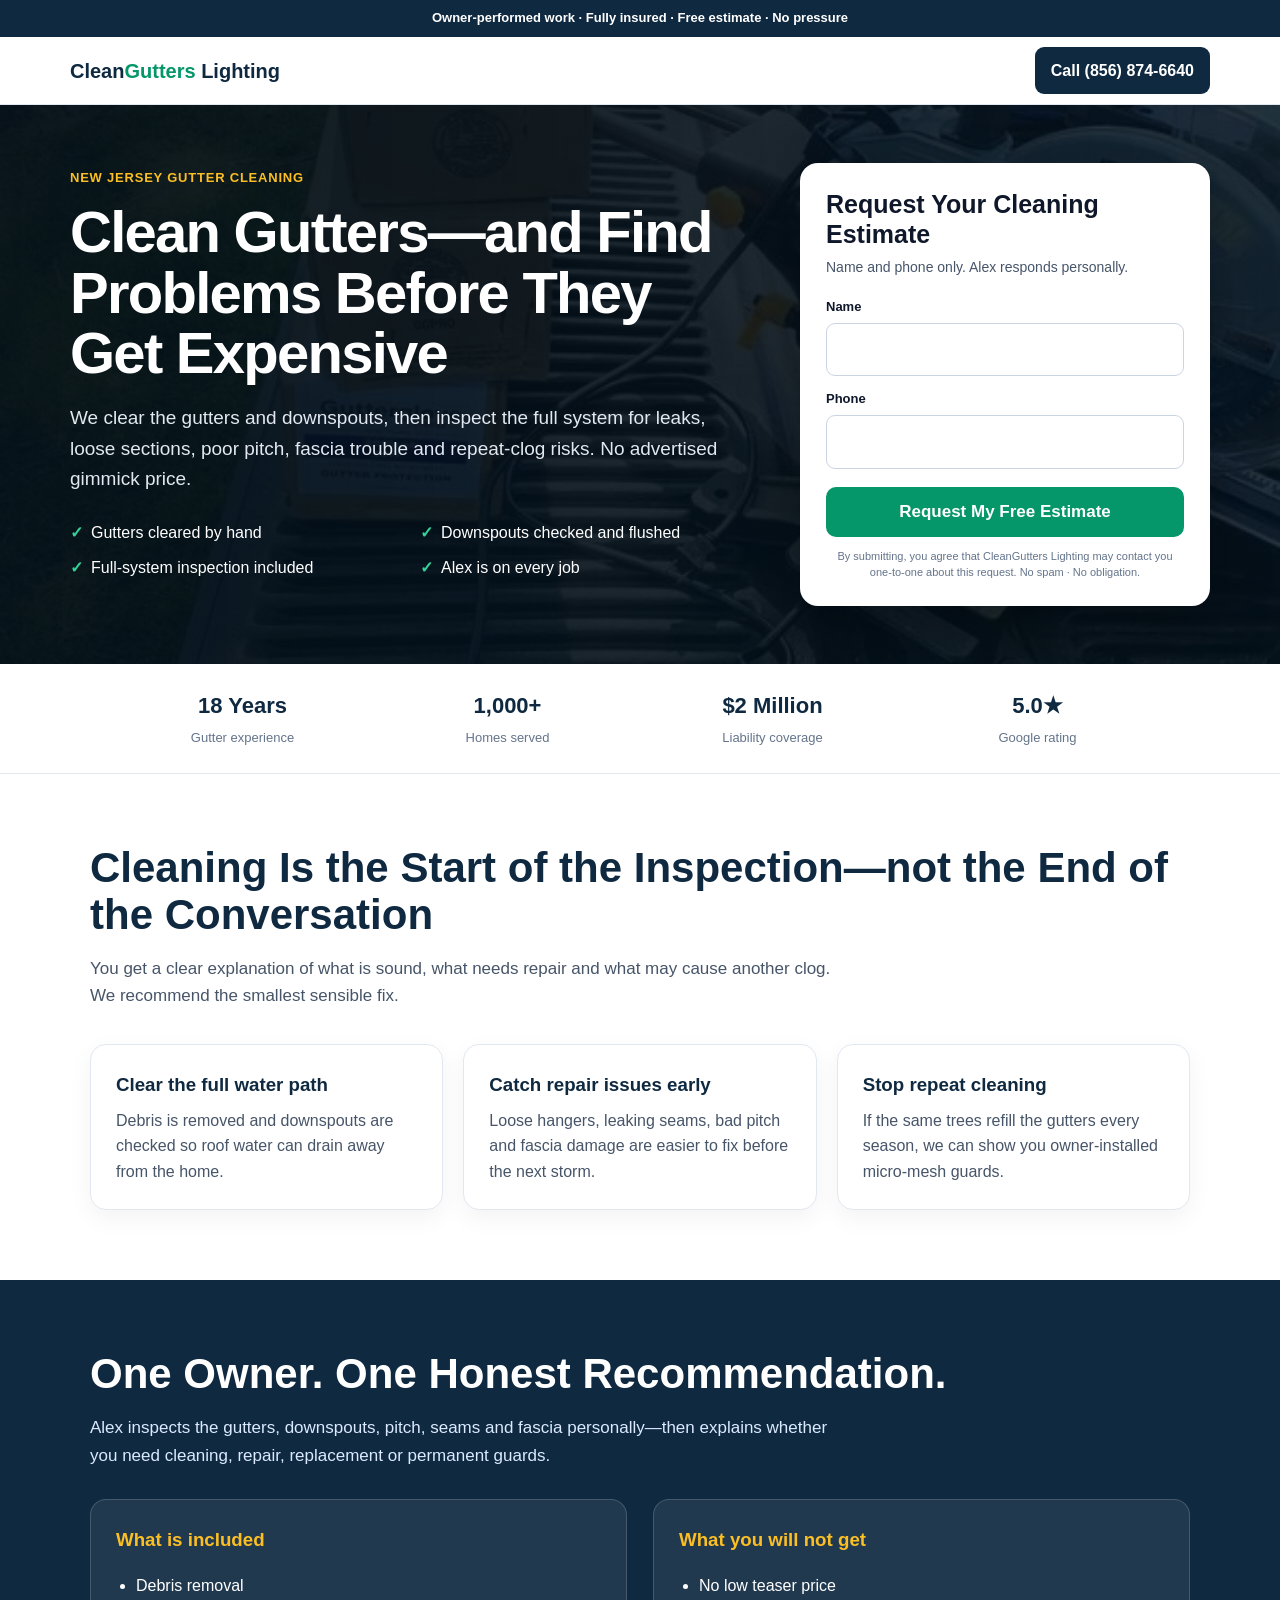
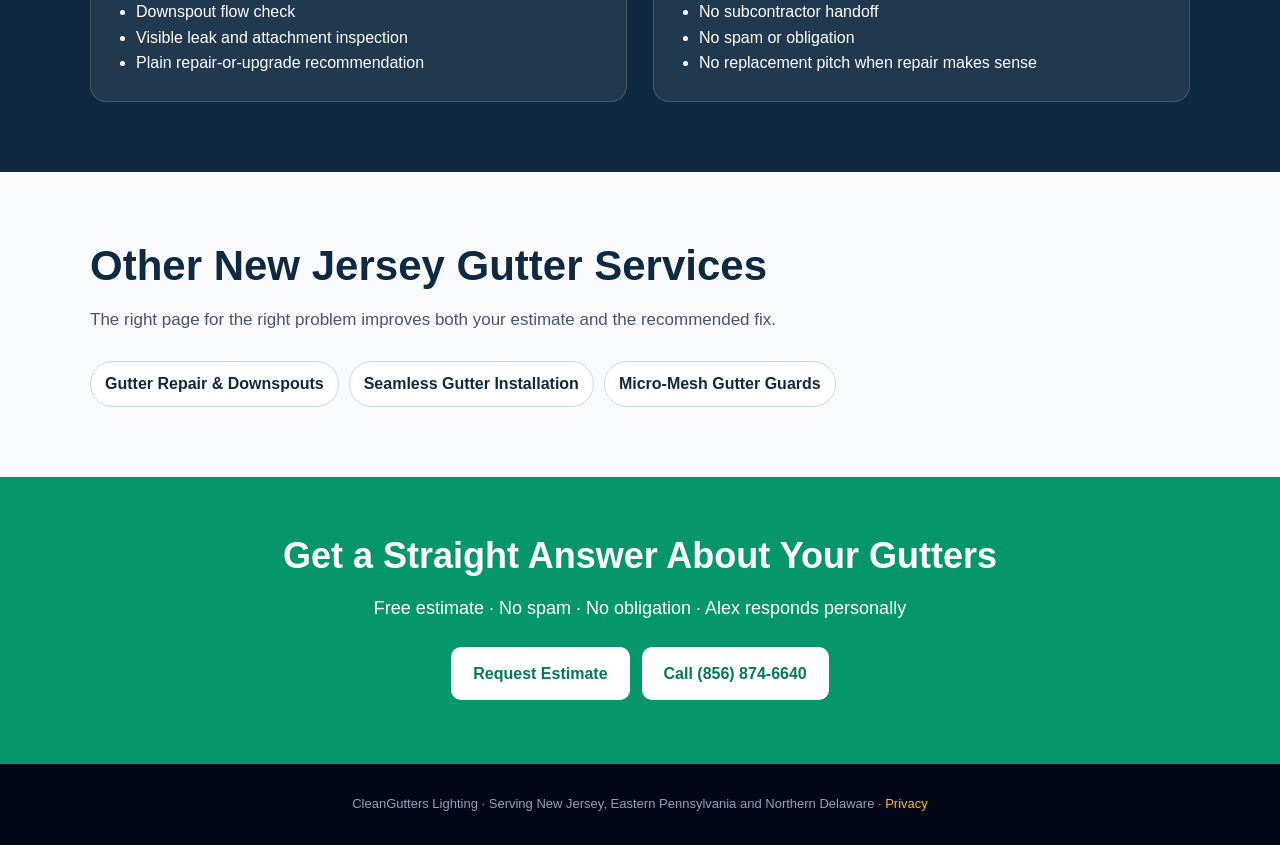
==== gutter-cleaning/index.html @ 63e81db6 "Create conversion-ready NJ cleaning page" ====
<!doctype html><html lang="en"><head><meta charset="utf-8"><meta name="viewport" content="width=device-width,initial-scale=1"><title>New Jersey Gutter Cleaning & Inspection | CleanGutters Lighting</title><meta name="description" content="Professional gutter cleaning and a full gutter-system inspection across New Jersey. Owner-performed work, no teaser price and a free estimate."><meta name="robots" content="noindex, follow"><link rel="canonical" href="https://cleangutters-nj.com/gutter-cleaning/"><link rel="stylesheet" href="/service-page.css"></head><body data-service="gutter-cleaning"><div class="bar">Owner-performed work · Fully insured · Free estimate · No pressure</div><header class="header"><div class="header-inner"><a class="brand" href="/">Clean<span>Gutters</span> Lighting</a><a class="phone" href="tel:+18568746640">Call (856) 874-6640</a></div></header><main><section class="hero"><div class="hero-inner"><div><span class="eyebrow">New Jersey Gutter Cleaning</span><h1>Clean Gutters—and Find Problems Before They Get Expensive</h1><p class="lead">We clear the gutters and downspouts, then inspect the full system for leaks, loose sections, poor pitch, fascia trouble and repeat-clog risks. No advertised gimmick price.</p><ul class="checks"><li>Gutters cleared by hand</li><li>Downspouts checked and flushed</li><li>Full-system inspection included</li><li>Alex is on every job</li></ul></div><form class="form-card" data-lead-form data-service="Gutter Cleaning & Inspection"><h2>Request Your Cleaning Estimate</h2><p class="sub">Name and phone only. Alex responds personally.</p><div class="field"><label for="name">Name</label><input id="name" name="name" autocomplete="name" required></div><div class="field"><label for="phone">Phone</label><input id="phone" name="phone" type="tel" autocomplete="tel" required></div><button class="submit" type="submit">Request My Free Estimate</button><p class="status" role="status"></p><p class="fine">By submitting, you agree that CleanGutters Lighting may contact you one-to-one about this request. No spam · No obligation.</p></form></div></section><section class="trust"><div class="trust-inner"><div><strong>18 Years</strong><span>Gutter experience</span></div><div><strong>1,000+</strong><span>Homes served</span></div><div><strong>$2 Million</strong><span>Liability coverage</span></div><div><strong>5.0★</strong><span>Google rating</span></div></div></section><section class="section"><div class="inner"><h2>Cleaning Is the Start of the Inspection—not the End of the Conversation</h2><p class="section-intro">You get a clear explanation of what is sound, what needs repair and what may cause another clog. We recommend the smallest sensible fix.</p><div class="cards"><article class="card"><h3>Clear the full water path</h3><p>Debris is removed and downspouts are checked so roof water can drain away from the home.</p></article><article class="card"><h3>Catch repair issues early</h3><p>Loose hangers, leaking seams, bad pitch and fascia damage are easier to fix before the next storm.</p></article><article class="card"><h3>Stop repeat cleaning</h3><p>If the same trees refill the gutters every season, we can show you owner-installed micro-mesh guards.</p></article></div></div></section><section class="section proof"><div class="inner"><h2>One Owner. One Honest Recommendation.</h2><p class="section-intro">Alex inspects the gutters, downspouts, pitch, seams and fascia personally—then explains whether you need cleaning, repair, replacement or permanent guards.</p><div class="proof-grid"><div class="proof-box"><h3>What is included</h3><ul><li>Debris removal</li><li>Downspout flow check</li><li>Visible leak and attachment inspection</li><li>Plain repair-or-upgrade recommendation</li></ul></div><div class="proof-box"><h3>What you will not get</h3><ul><li>No low teaser price</li><li>No subcontractor handoff</li><li>No spam or obligation</li><li>No replacement pitch when repair makes sense</li></ul></div></div></div></section><section class="section alt"><div class="inner"><h2>Other New Jersey Gutter Services</h2><p class="section-intro">The right page for the right problem improves both your estimate and the recommended fix.</p><div class="service-links"><a href="/gutter-repair/">Gutter Repair & Downspouts</a><a href="/gutter-installation/">Seamless Gutter Installation</a><a href="/">Micro-Mesh Gutter Guards</a></div></div></section><section class="cta"><h2>Get a Straight Answer About Your Gutters</h2><p>Free estimate · No spam · No obligation · Alex responds personally</p><a href="#top" onclick="document.querySelector('form').scrollIntoView()">Request Estimate</a><a href="tel:+18568746640">Call (856) 874-6640</a></section></main><footer class="footer">CleanGutters Lighting · Serving New Jersey, Eastern Pennsylvania and Northern Delaware · <a href="/privacy.html">Privacy</a></footer><div class="mobile"><a href="tel:+18568746640">Call Now</a><a href="#" onclick="document.querySelector('form').scrollIntoView();return false">Free Estimate</a></div><script src="/service-page.js" defer></script></body></html>
---- service-page.css ----
*{box-sizing:border-box}html{scroll-behavior:smooth}body{margin:0;font-family:Inter,-apple-system,BlinkMacSystemFont,"Segoe UI",sans-serif;color:#0f172a;background:#fff;line-height:1.6}a{text-decoration:none}img{max-width:100%;display:block}.bar{background:#0f2940;color:#fff;text-align:center;padding:8px 16px;font-size:13px;font-weight:700}.header{position:sticky;top:0;z-index:20;background:rgba(255,255,255,.97);border-bottom:1px solid #e2e8f0}.header-inner{max-width:1180px;margin:auto;min-height:64px;padding:10px 20px;display:flex;align-items:center;justify-content:space-between;gap:16px}.brand{font-size:20px;font-weight:900;color:#0f2940}.brand span{color:#059669}.phone{background:#0f2940;color:#fff;padding:11px 16px;border-radius:9px;font-weight:800}.hero{position:relative;background:#061827;color:#fff;overflow:hidden}.hero:before{content:"";position:absolute;inset:0;background:linear-gradient(90deg,rgba(3,15,25,.96),rgba(3,15,25,.84)),url('/images/repair-work-01.webp') center/cover;opacity:1}.hero-inner{position:relative;max-width:1180px;margin:auto;padding:58px 20px;display:grid;grid-template-columns:minmax(0,1fr) 410px;gap:48px;align-items:center}.eyebrow{display:inline-block;color:#fbbf24;font-weight:900;text-transform:uppercase;letter-spacing:.06em;font-size:13px}.hero h1{font-size:clamp(36px,5vw,58px);line-height:1.05;letter-spacing:-.03em;margin:12px 0 18px}.lead{font-size:19px;color:#e2e8f0;max-width:650px}.checks{display:grid;grid-template-columns:1fr 1fr;gap:10px 18px;padding:0;margin:25px 0;list-style:none}.checks li:before{content:"✓";color:#34d399;font-weight:900;margin-right:8px}.form-card{background:#fff;color:#0f172a;border-radius:18px;padding:26px;box-shadow:0 24px 60px rgba(0,0,0,.28)}.form-card h2{margin:0;font-size:25px;line-height:1.2}.form-card .sub{color:#475569;font-size:14px;margin:7px 0 18px}.field{margin-top:13px}.field label{display:block;font-size:13px;font-weight:800;margin-bottom:5px}.field input{width:100%;border:1.5px solid #cbd5e1;border-radius:9px;padding:13px 14px;font:inherit}.field input:focus{outline:3px solid rgba(5,150,105,.18);border-color:#059669}.submit{width:100%;margin-top:18px;border:0;border-radius:10px;background:#059669;color:#fff;padding:15px;font-size:17px;font-weight:900;cursor:pointer}.fine{font-size:11px;color:#64748b;text-align:center;line-height:1.45;margin:10px 0 0}.status{font-weight:800;font-size:14px;margin:12px 0 0}.trust{border-bottom:1px solid #e2e8f0}.trust-inner{max-width:1080px;margin:auto;padding:24px 20px;display:grid;grid-template-columns:repeat(4,1fr);gap:20px;text-align:center}.trust strong{display:block;font-size:22px;color:#0f2940}.trust span{font-size:13px;color:#64748b}.section{padding:70px 20px}.section.alt{background:#f8fafc}.inner{max-width:1100px;margin:auto}.section h2{font-size:clamp(28px,4vw,42px);line-height:1.12;margin:0 0 14px;color:#0f2940}.section-intro{max-width:760px;color:#475569;font-size:17px}.cards{display:grid;grid-template-columns:repeat(3,1fr);gap:20px;margin-top:34px}.card{border:1px solid #e2e8f0;border-radius:16px;padding:25px;background:#fff;box-shadow:0 8px 24px rgba(15,23,42,.05)}.card h3{margin:0 0 8px;color:#0f2940}.card p{margin:0;color:#475569}.proof{background:#0f2940;color:#fff}.proof h2{color:#fff}.proof .section-intro{color:#dbeafe}.proof-grid{display:grid;grid-template-columns:1fr 1fr;gap:26px;margin-top:30px}.proof-box{background:rgba(255,255,255,.08);border:1px solid rgba(255,255,255,.16);border-radius:16px;padding:25px}.proof-box h3{color:#fbbf24;margin-top:0}.proof-box ul{padding-left:20px;margin-bottom:0}.service-links{display:flex;flex-wrap:wrap;gap:10px;margin-top:28px}.service-links a{border:1px solid #cbd5e1;border-radius:999px;padding:9px 14px;color:#0f2940;font-weight:800;background:#fff}.cta{background:#059669;color:#fff;text-align:center;padding:58px 20px}.cta h2{font-size:36px;line-height:1.15;margin:0}.cta p{font-size:18px}.cta a{display:inline-block;background:#fff;color:#047857;padding:14px 22px;border-radius:10px;font-weight:900;margin:6px}.footer{background:#020617;color:#94a3b8;padding:30px 20px;text-align:center;font-size:13px}.footer a{color:#fbbf24}.mobile{display:none;position:fixed;bottom:0;left:0;right:0;z-index:30;background:#fff;border-top:1px solid #cbd5e1;grid-template-columns:1fr 1fr}.mobile a{text-align:center;padding:14px;font-weight:900;color:#0f2940}.mobile a:last-child{background:#059669;color:#fff}@media(max-width:850px){.hero-inner{grid-template-columns:1fr;gap:25px;padding-top:36px}.form-card{order:-1}.checks{grid-template-columns:1fr}.cards,.proof-grid{grid-template-columns:1fr}.trust-inner{grid-template-columns:1fr 1fr}.phone{font-size:13px}.mobile{display:grid}body{padding-bottom:58px}.section{padding:52px 18px}}
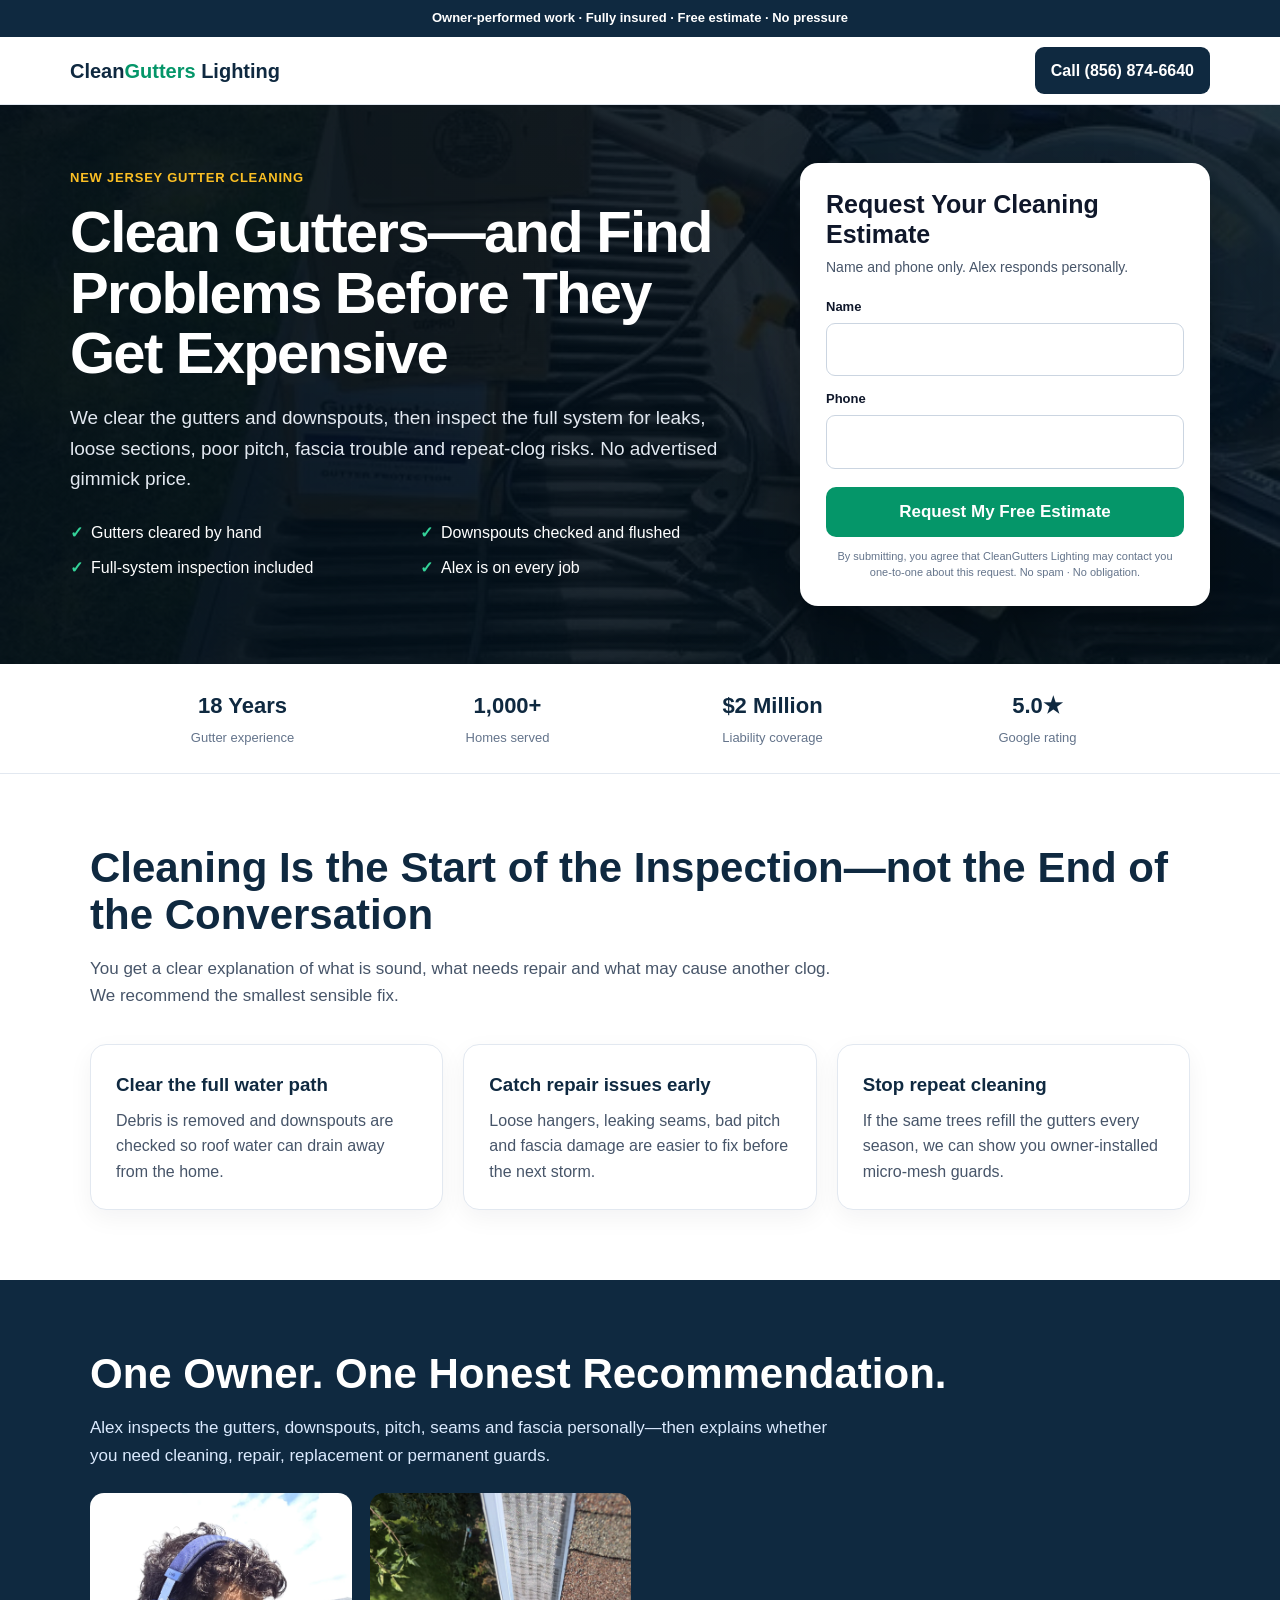
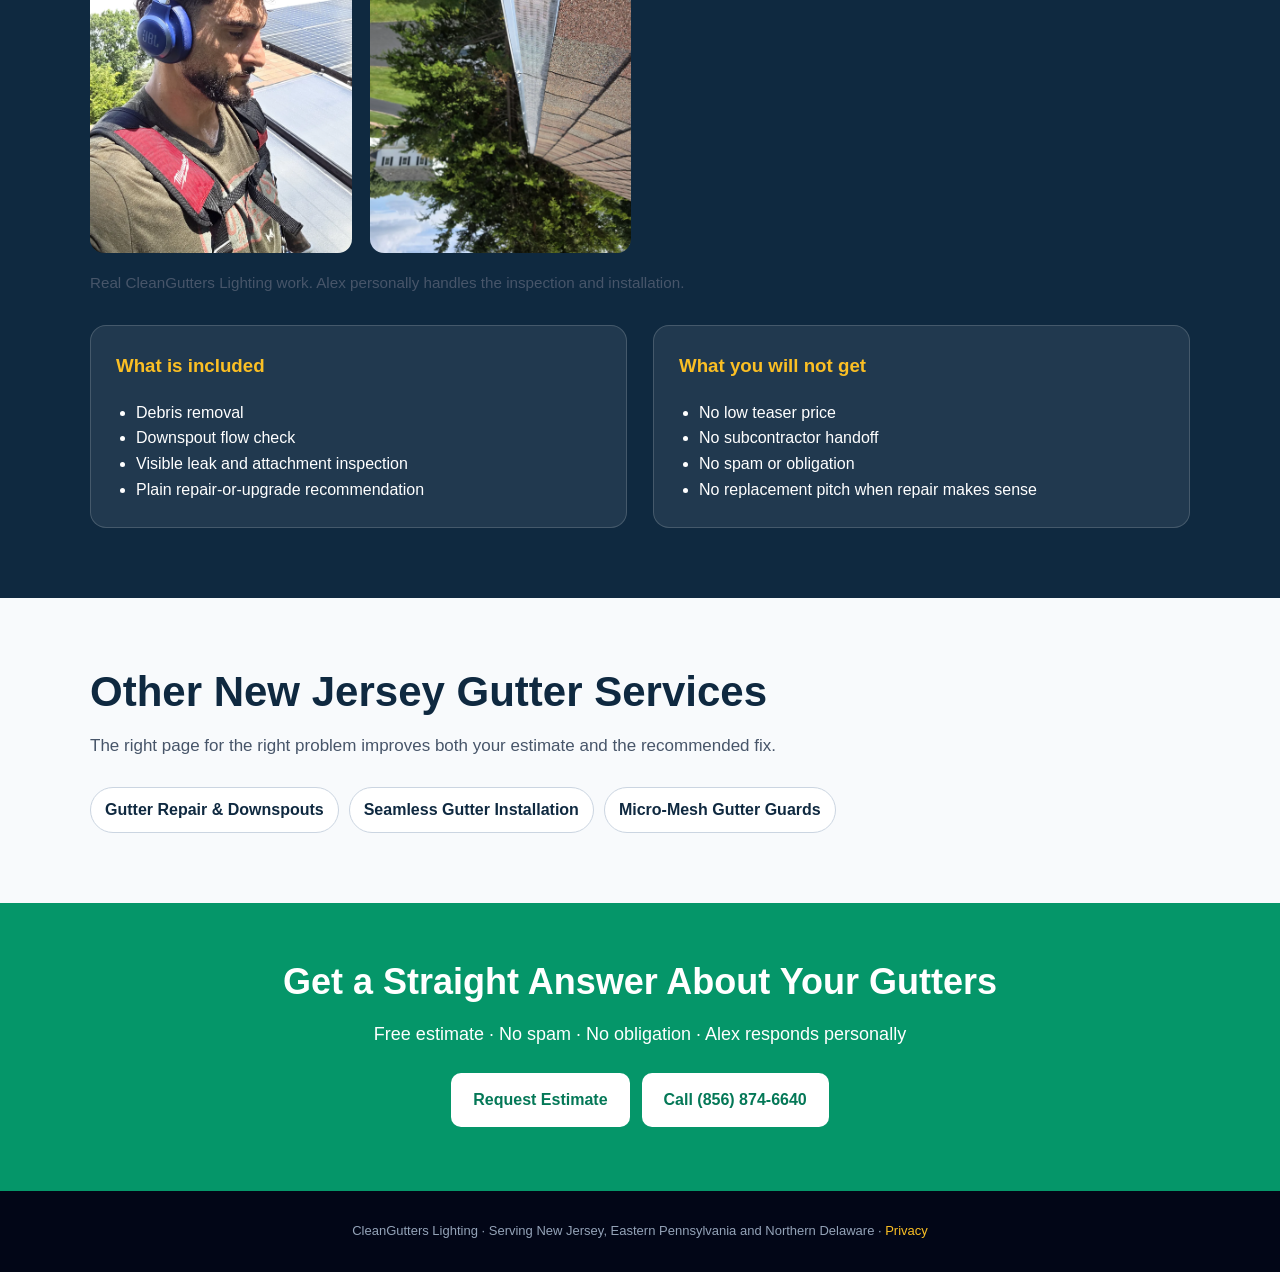
==== commit e9fa156a: "Use real Alex installation photos on paid pages" ====
--- a/gutter-cleaning/index.html
+++ b/gutter-cleaning/index.html
@@ -1 +1 @@
-<!doctype html><html lang="en"><head><meta charset="utf-8"><meta name="viewport" content="width=device-width,initial-scale=1"><title>New Jersey Gutter Cleaning & Inspection | CleanGutters Lighting</title><meta name="description" content="Professional gutter cleaning and a full gutter-system inspection across New Jersey. Owner-performed work, no teaser price and a free estimate."><meta name="robots" content="noindex, follow"><link rel="canonical" href="https://cleangutters-nj.com/gutter-cleaning/"><link rel="stylesheet" href="/service-page.css"></head><body data-service="gutter-cleaning"><div class="bar">Owner-performed work · Fully insured · Free estimate · No pressure</div><header class="header"><div class="header-inner"><a class="brand" href="/">Clean<span>Gutters</span> Lighting</a><a class="phone" href="tel:+18568746640">Call (856) 874-6640</a></div></header><main><section class="hero"><div class="hero-inner"><div><span class="eyebrow">New Jersey Gutter Cleaning</span><h1>Clean Gutters—and Find Problems Before They Get Expensive</h1><p class="lead">We clear the gutters and downspouts, then inspect the full system for leaks, loose sections, poor pitch, fascia trouble and repeat-clog risks. No advertised gimmick price.</p><ul class="checks"><li>Gutters cleared by hand</li><li>Downspouts checked and flushed</li><li>Full-system inspection included</li><li>Alex is on every job</li></ul></div><form class="form-card" data-lead-form data-service="Gutter Cleaning & Inspection"><h2>Request Your Cleaning Estimate</h2><p class="sub">Name and phone only. Alex responds personally.</p><div class="field"><label for="name">Name</label><input id="name" name="name" autocomplete="name" required></div><div class="field"><label for="phone">Phone</label><input id="phone" name="phone" type="tel" autocomplete="tel" required></div><button class="submit" type="submit">Request My Free Estimate</button><p class="status" role="status"></p><p class="fine">By submitting, you agree that CleanGutters Lighting may contact you one-to-one about this request. No spam · No obligation.</p></form></div></section><section class="trust"><div class="trust-inner"><div><strong>18 Years</strong><span>Gutter experience</span></div><div><strong>1,000+</strong><span>Homes served</span></div><div><strong>$2 Million</strong><span>Liability coverage</span></div><div><strong>5.0★</strong><span>Google rating</span></div></div></section><section class="section"><div class="inner"><h2>Cleaning Is the Start of the Inspection—not the End of the Conversation</h2><p class="section-intro">You get a clear explanation of what is sound, what needs repair and what may cause another clog. We recommend the smallest sensible fix.</p><div class="cards"><article class="card"><h3>Clear the full water path</h3><p>Debris is removed and downspouts are checked so roof water can drain away from the home.</p></article><article class="card"><h3>Catch repair issues early</h3><p>Loose hangers, leaking seams, bad pitch and fascia damage are easier to fix before the next storm.</p></article><article class="card"><h3>Stop repeat cleaning</h3><p>If the same trees refill the gutters every season, we can show you owner-installed micro-mesh guards.</p></article></div></div></section><section class="section proof"><div class="inner"><h2>One Owner. One Honest Recommendation.</h2><p class="section-intro">Alex inspects the gutters, downspouts, pitch, seams and fascia personally—then explains whether you need cleaning, repair, replacement or permanent guards.</p><div class="proof-grid"><div class="proof-box"><h3>What is included</h3><ul><li>Debris removal</li><li>Downspout flow check</li><li>Visible leak and attachment inspection</li><li>Plain repair-or-upgrade recommendation</li></ul></div><div class="proof-box"><h3>What you will not get</h3><ul><li>No low teaser price</li><li>No subcontractor handoff</li><li>No spam or obligation</li><li>No replacement pitch when repair makes sense</li></ul></div></div></div></section><section class="section alt"><div class="inner"><h2>Other New Jersey Gutter Services</h2><p class="section-intro">The right page for the right problem improves both your estimate and the recommended fix.</p><div class="service-links"><a href="/gutter-repair/">Gutter Repair & Downspouts</a><a href="/gutter-installation/">Seamless Gutter Installation</a><a href="/">Micro-Mesh Gutter Guards</a></div></div></section><section class="cta"><h2>Get a Straight Answer About Your Gutters</h2><p>Free estimate · No spam · No obligation · Alex responds personally</p><a href="#top" onclick="document.querySelector('form').scrollIntoView()">Request Estimate</a><a href="tel:+18568746640">Call (856) 874-6640</a></section></main><footer class="footer">CleanGutters Lighting · Serving New Jersey, Eastern Pennsylvania and Northern Delaware · <a href="/privacy.html">Privacy</a></footer><div class="mobile"><a href="tel:+18568746640">Call Now</a><a href="#" onclick="document.querySelector('form').scrollIntoView();return false">Free Estimate</a></div><script src="/service-page.js" defer></script></body></html>+<!doctype html><html lang="en"><head><meta charset="utf-8"><meta name="viewport" content="width=device-width,initial-scale=1"><title>New Jersey Gutter Cleaning & Inspection | CleanGutters Lighting</title><meta name="description" content="Professional gutter cleaning and a full gutter-system inspection across New Jersey. Owner-performed work, no teaser price and a free estimate."><meta name="robots" content="noindex, follow"><link rel="canonical" href="https://cleangutters-nj.com/gutter-cleaning/"><link rel="stylesheet" href="/service-page.css"></head><body data-service="gutter-cleaning"><div class="bar">Owner-performed work · Fully insured · Free estimate · No pressure</div><header class="header"><div class="header-inner"><a class="brand" href="/">Clean<span>Gutters</span> Lighting</a><a class="phone" href="tel:+18568746640">Call (856) 874-6640</a></div></header><main><section class="hero"><div class="hero-inner"><div><span class="eyebrow">New Jersey Gutter Cleaning</span><h1>Clean Gutters—and Find Problems Before They Get Expensive</h1><p class="lead">We clear the gutters and downspouts, then inspect the full system for leaks, loose sections, poor pitch, fascia trouble and repeat-clog risks. No advertised gimmick price.</p><ul class="checks"><li>Gutters cleared by hand</li><li>Downspouts checked and flushed</li><li>Full-system inspection included</li><li>Alex is on every job</li></ul></div><form class="form-card" data-lead-form data-service="Gutter Cleaning & Inspection"><h2>Request Your Cleaning Estimate</h2><p class="sub">Name and phone only. Alex responds personally.</p><div class="field"><label for="name">Name</label><input id="name" name="name" autocomplete="name" required></div><div class="field"><label for="phone">Phone</label><input id="phone" name="phone" type="tel" autocomplete="tel" required></div><button class="submit" type="submit">Request My Free Estimate</button><p class="status" role="status"></p><p class="fine">By submitting, you agree that CleanGutters Lighting may contact you one-to-one about this request. No spam · No obligation.</p></form></div></section><section class="trust"><div class="trust-inner"><div><strong>18 Years</strong><span>Gutter experience</span></div><div><strong>1,000+</strong><span>Homes served</span></div><div><strong>$2 Million</strong><span>Liability coverage</span></div><div><strong>5.0★</strong><span>Google rating</span></div></div></section><section class="section"><div class="inner"><h2>Cleaning Is the Start of the Inspection—not the End of the Conversation</h2><p class="section-intro">You get a clear explanation of what is sound, what needs repair and what may cause another clog. We recommend the smallest sensible fix.</p><div class="cards"><article class="card"><h3>Clear the full water path</h3><p>Debris is removed and downspouts are checked so roof water can drain away from the home.</p></article><article class="card"><h3>Catch repair issues early</h3><p>Loose hangers, leaking seams, bad pitch and fascia damage are easier to fix before the next storm.</p></article><article class="card"><h3>Stop repeat cleaning</h3><p>If the same trees refill the gutters every season, we can show you owner-installed micro-mesh guards.</p></article></div></div></section><section class="section proof"><div class="inner"><h2>One Owner. One Honest Recommendation.</h2><p class="section-intro">Alex inspects the gutters, downspouts, pitch, seams and fascia personally—then explains whether you need cleaning, repair, replacement or permanent guards.</p><figure style="margin:24px 0 28px;display:grid;grid-template-columns:repeat(auto-fit,minmax(240px,1fr));gap:18px;align-items:stretch"><picture><source srcset="/images/alex-owner-installing-gutter-guards.webp" type="image/webp"><img src="/images/alex-owner-installing-gutter-guards.jpg" alt="Alex, owner of CleanGutters Lighting, personally working on a local roof" loading="lazy" width="768" height="1024" style="width:100%;height:360px;object-fit:cover;border-radius:14px"></picture><picture><source srcset="/images/gutter-guard-micro-mesh-installed.webp" type="image/webp"><img src="/images/gutter-guard-micro-mesh-installed.jpg" alt="Stainless-steel micro-mesh gutter protection installed on a local home" loading="lazy" width="768" height="1024" style="width:100%;height:360px;object-fit:cover;border-radius:14px"></picture><figcaption style="grid-column:1/-1;color:#475569;font-size:.95rem">Real CleanGutters Lighting work. Alex personally handles the inspection and installation.</figcaption></figure><div class="proof-grid"><div class="proof-box"><h3>What is included</h3><ul><li>Debris removal</li><li>Downspout flow check</li><li>Visible leak and attachment inspection</li><li>Plain repair-or-upgrade recommendation</li></ul></div><div class="proof-box"><h3>What you will not get</h3><ul><li>No low teaser price</li><li>No subcontractor handoff</li><li>No spam or obligation</li><li>No replacement pitch when repair makes sense</li></ul></div></div></div></section><section class="section alt"><div class="inner"><h2>Other New Jersey Gutter Services</h2><p class="section-intro">The right page for the right problem improves both your estimate and the recommended fix.</p><div class="service-links"><a href="/gutter-repair/">Gutter Repair & Downspouts</a><a href="/gutter-installation/">Seamless Gutter Installation</a><a href="/">Micro-Mesh Gutter Guards</a></div></div></section><section class="cta"><h2>Get a Straight Answer About Your Gutters</h2><p>Free estimate · No spam · No obligation · Alex responds personally</p><a href="#top" onclick="document.querySelector('form').scrollIntoView()">Request Estimate</a><a href="tel:+18568746640">Call (856) 874-6640</a></section></main><footer class="footer">CleanGutters Lighting · Serving New Jersey, Eastern Pennsylvania and Northern Delaware · <a href="/privacy.html">Privacy</a></footer><div class="mobile"><a href="tel:+18568746640">Call Now</a><a href="#" onclick="document.querySelector('form').scrollIntoView();return false">Free Estimate</a></div><script src="/service-page.js" defer></script></body></html>
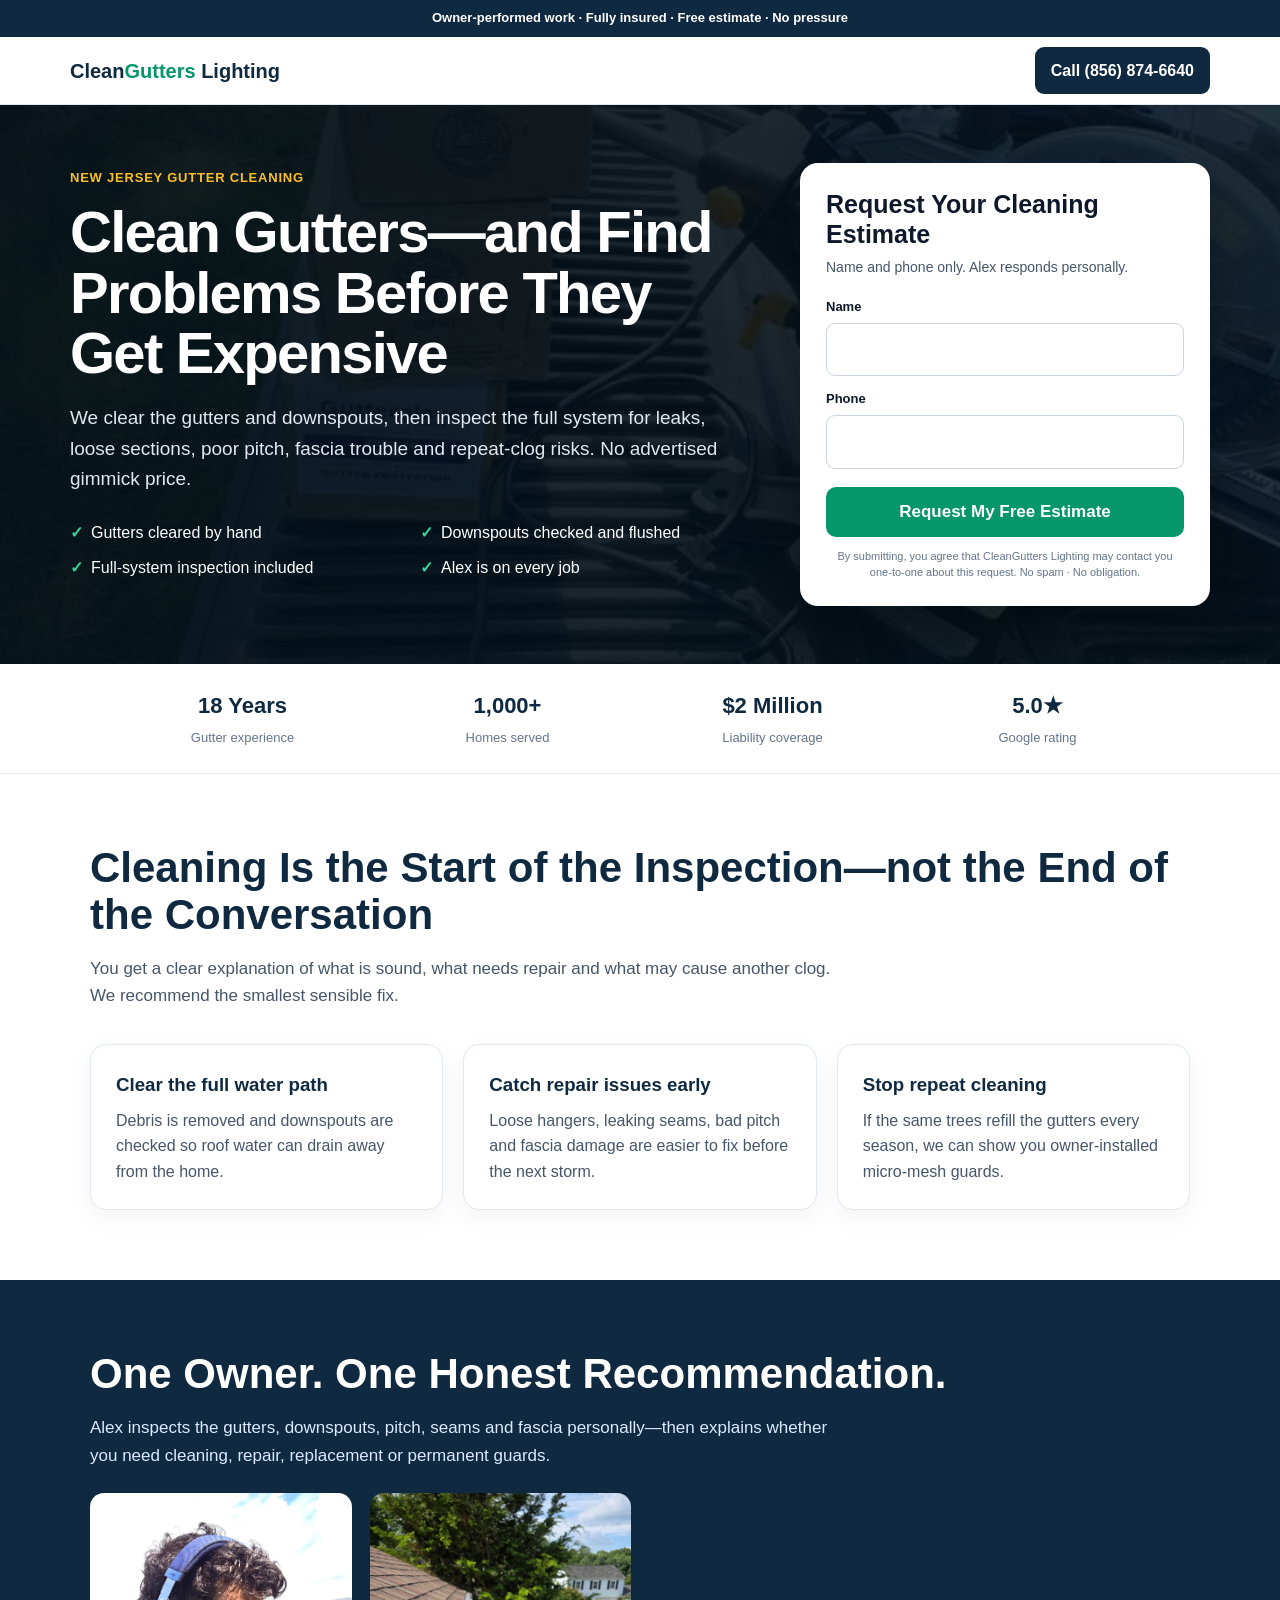
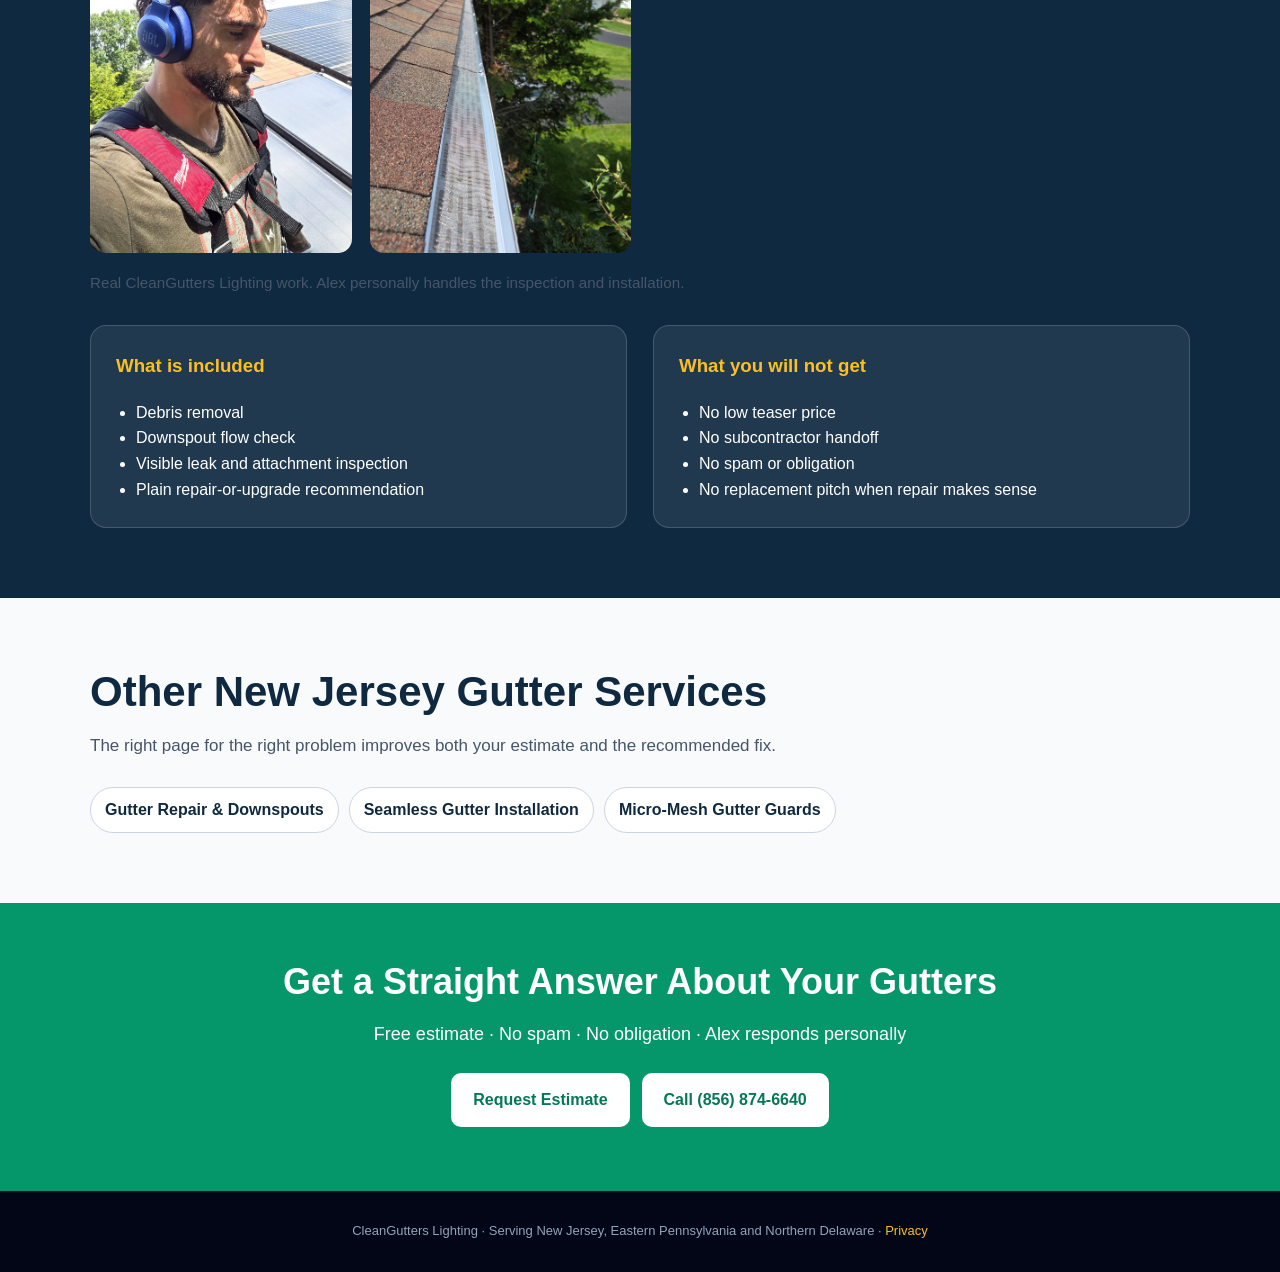
==== commit 0d0bd4c6: "Publish upright photos with cache-safe filenames" ====
--- a/gutter-cleaning/index.html
+++ b/gutter-cleaning/index.html
@@ -1 +1 @@
-<!doctype html><html lang="en"><head><meta charset="utf-8"><meta name="viewport" content="width=device-width,initial-scale=1"><title>New Jersey Gutter Cleaning & Inspection | CleanGutters Lighting</title><meta name="description" content="Professional gutter cleaning and a full gutter-system inspection across New Jersey. Owner-performed work, no teaser price and a free estimate."><meta name="robots" content="noindex, follow"><link rel="canonical" href="https://cleangutters-nj.com/gutter-cleaning/"><link rel="stylesheet" href="/service-page.css"></head><body data-service="gutter-cleaning"><div class="bar">Owner-performed work · Fully insured · Free estimate · No pressure</div><header class="header"><div class="header-inner"><a class="brand" href="/">Clean<span>Gutters</span> Lighting</a><a class="phone" href="tel:+18568746640">Call (856) 874-6640</a></div></header><main><section class="hero"><div class="hero-inner"><div><span class="eyebrow">New Jersey Gutter Cleaning</span><h1>Clean Gutters—and Find Problems Before They Get Expensive</h1><p class="lead">We clear the gutters and downspouts, then inspect the full system for leaks, loose sections, poor pitch, fascia trouble and repeat-clog risks. No advertised gimmick price.</p><ul class="checks"><li>Gutters cleared by hand</li><li>Downspouts checked and flushed</li><li>Full-system inspection included</li><li>Alex is on every job</li></ul></div><form class="form-card" data-lead-form data-service="Gutter Cleaning & Inspection"><h2>Request Your Cleaning Estimate</h2><p class="sub">Name and phone only. Alex responds personally.</p><div class="field"><label for="name">Name</label><input id="name" name="name" autocomplete="name" required></div><div class="field"><label for="phone">Phone</label><input id="phone" name="phone" type="tel" autocomplete="tel" required></div><button class="submit" type="submit">Request My Free Estimate</button><p class="status" role="status"></p><p class="fine">By submitting, you agree that CleanGutters Lighting may contact you one-to-one about this request. No spam · No obligation.</p></form></div></section><section class="trust"><div class="trust-inner"><div><strong>18 Years</strong><span>Gutter experience</span></div><div><strong>1,000+</strong><span>Homes served</span></div><div><strong>$2 Million</strong><span>Liability coverage</span></div><div><strong>5.0★</strong><span>Google rating</span></div></div></section><section class="section"><div class="inner"><h2>Cleaning Is the Start of the Inspection—not the End of the Conversation</h2><p class="section-intro">You get a clear explanation of what is sound, what needs repair and what may cause another clog. We recommend the smallest sensible fix.</p><div class="cards"><article class="card"><h3>Clear the full water path</h3><p>Debris is removed and downspouts are checked so roof water can drain away from the home.</p></article><article class="card"><h3>Catch repair issues early</h3><p>Loose hangers, leaking seams, bad pitch and fascia damage are easier to fix before the next storm.</p></article><article class="card"><h3>Stop repeat cleaning</h3><p>If the same trees refill the gutters every season, we can show you owner-installed micro-mesh guards.</p></article></div></div></section><section class="section proof"><div class="inner"><h2>One Owner. One Honest Recommendation.</h2><p class="section-intro">Alex inspects the gutters, downspouts, pitch, seams and fascia personally—then explains whether you need cleaning, repair, replacement or permanent guards.</p><figure style="margin:24px 0 28px;display:grid;grid-template-columns:repeat(auto-fit,minmax(240px,1fr));gap:18px;align-items:stretch"><picture><source srcset="/images/alex-owner-installing-gutter-guards.webp" type="image/webp"><img src="/images/alex-owner-installing-gutter-guards.jpg" alt="Alex, owner of CleanGutters Lighting, personally working on a local roof" loading="lazy" width="768" height="1024" style="width:100%;height:360px;object-fit:cover;border-radius:14px"></picture><picture><source srcset="/images/gutter-guard-micro-mesh-installed.webp" type="image/webp"><img src="/images/gutter-guard-micro-mesh-installed.jpg" alt="Stainless-steel micro-mesh gutter protection installed on a local home" loading="lazy" width="768" height="1024" style="width:100%;height:360px;object-fit:cover;border-radius:14px"></picture><figcaption style="grid-column:1/-1;color:#475569;font-size:.95rem">Real CleanGutters Lighting work. Alex personally handles the inspection and installation.</figcaption></figure><div class="proof-grid"><div class="proof-box"><h3>What is included</h3><ul><li>Debris removal</li><li>Downspout flow check</li><li>Visible leak and attachment inspection</li><li>Plain repair-or-upgrade recommendation</li></ul></div><div class="proof-box"><h3>What you will not get</h3><ul><li>No low teaser price</li><li>No subcontractor handoff</li><li>No spam or obligation</li><li>No replacement pitch when repair makes sense</li></ul></div></div></div></section><section class="section alt"><div class="inner"><h2>Other New Jersey Gutter Services</h2><p class="section-intro">The right page for the right problem improves both your estimate and the recommended fix.</p><div class="service-links"><a href="/gutter-repair/">Gutter Repair & Downspouts</a><a href="/gutter-installation/">Seamless Gutter Installation</a><a href="/">Micro-Mesh Gutter Guards</a></div></div></section><section class="cta"><h2>Get a Straight Answer About Your Gutters</h2><p>Free estimate · No spam · No obligation · Alex responds personally</p><a href="#top" onclick="document.querySelector('form').scrollIntoView()">Request Estimate</a><a href="tel:+18568746640">Call (856) 874-6640</a></section></main><footer class="footer">CleanGutters Lighting · Serving New Jersey, Eastern Pennsylvania and Northern Delaware · <a href="/privacy.html">Privacy</a></footer><div class="mobile"><a href="tel:+18568746640">Call Now</a><a href="#" onclick="document.querySelector('form').scrollIntoView();return false">Free Estimate</a></div><script src="/service-page.js" defer></script></body></html>+<!doctype html><html lang="en"><head><meta charset="utf-8"><meta name="viewport" content="width=device-width,initial-scale=1"><title>New Jersey Gutter Cleaning & Inspection | CleanGutters Lighting</title><meta name="description" content="Professional gutter cleaning and a full gutter-system inspection across New Jersey. Owner-performed work, no teaser price and a free estimate."><meta name="robots" content="noindex, follow"><link rel="canonical" href="https://cleangutters-nj.com/gutter-cleaning/"><link rel="stylesheet" href="/service-page.css"></head><body data-service="gutter-cleaning"><div class="bar">Owner-performed work · Fully insured · Free estimate · No pressure</div><header class="header"><div class="header-inner"><a class="brand" href="/">Clean<span>Gutters</span> Lighting</a><a class="phone" href="tel:+18568746640">Call (856) 874-6640</a></div></header><main><section class="hero"><div class="hero-inner"><div><span class="eyebrow">New Jersey Gutter Cleaning</span><h1>Clean Gutters—and Find Problems Before They Get Expensive</h1><p class="lead">We clear the gutters and downspouts, then inspect the full system for leaks, loose sections, poor pitch, fascia trouble and repeat-clog risks. No advertised gimmick price.</p><ul class="checks"><li>Gutters cleared by hand</li><li>Downspouts checked and flushed</li><li>Full-system inspection included</li><li>Alex is on every job</li></ul></div><form class="form-card" data-lead-form data-service="Gutter Cleaning & Inspection"><h2>Request Your Cleaning Estimate</h2><p class="sub">Name and phone only. Alex responds personally.</p><div class="field"><label for="name">Name</label><input id="name" name="name" autocomplete="name" required></div><div class="field"><label for="phone">Phone</label><input id="phone" name="phone" type="tel" autocomplete="tel" required></div><button class="submit" type="submit">Request My Free Estimate</button><p class="status" role="status"></p><p class="fine">By submitting, you agree that CleanGutters Lighting may contact you one-to-one about this request. No spam · No obligation.</p></form></div></section><section class="trust"><div class="trust-inner"><div><strong>18 Years</strong><span>Gutter experience</span></div><div><strong>1,000+</strong><span>Homes served</span></div><div><strong>$2 Million</strong><span>Liability coverage</span></div><div><strong>5.0★</strong><span>Google rating</span></div></div></section><section class="section"><div class="inner"><h2>Cleaning Is the Start of the Inspection—not the End of the Conversation</h2><p class="section-intro">You get a clear explanation of what is sound, what needs repair and what may cause another clog. We recommend the smallest sensible fix.</p><div class="cards"><article class="card"><h3>Clear the full water path</h3><p>Debris is removed and downspouts are checked so roof water can drain away from the home.</p></article><article class="card"><h3>Catch repair issues early</h3><p>Loose hangers, leaking seams, bad pitch and fascia damage are easier to fix before the next storm.</p></article><article class="card"><h3>Stop repeat cleaning</h3><p>If the same trees refill the gutters every season, we can show you owner-installed micro-mesh guards.</p></article></div></div></section><section class="section proof"><div class="inner"><h2>One Owner. One Honest Recommendation.</h2><p class="section-intro">Alex inspects the gutters, downspouts, pitch, seams and fascia personally—then explains whether you need cleaning, repair, replacement or permanent guards.</p><figure style="margin:24px 0 28px;display:grid;grid-template-columns:repeat(auto-fit,minmax(240px,1fr));gap:18px;align-items:stretch"><picture><source srcset="/images/alex-owner-installing-gutter-guards-upright.webp" type="image/webp"><img src="/images/alex-owner-installing-gutter-guards-upright.jpg" alt="Alex, owner of CleanGutters Lighting, personally working on a local roof" loading="lazy" width="768" height="1024" style="width:100%;height:360px;object-fit:cover;border-radius:14px"></picture><picture><source srcset="/images/gutter-guard-micro-mesh-installed-upright.webp" type="image/webp"><img src="/images/gutter-guard-micro-mesh-installed-upright.jpg" alt="Stainless-steel micro-mesh gutter protection installed on a local home" loading="lazy" width="768" height="1024" style="width:100%;height:360px;object-fit:cover;border-radius:14px"></picture><figcaption style="grid-column:1/-1;color:#475569;font-size:.95rem">Real CleanGutters Lighting work. Alex personally handles the inspection and installation.</figcaption></figure><div class="proof-grid"><div class="proof-box"><h3>What is included</h3><ul><li>Debris removal</li><li>Downspout flow check</li><li>Visible leak and attachment inspection</li><li>Plain repair-or-upgrade recommendation</li></ul></div><div class="proof-box"><h3>What you will not get</h3><ul><li>No low teaser price</li><li>No subcontractor handoff</li><li>No spam or obligation</li><li>No replacement pitch when repair makes sense</li></ul></div></div></div></section><section class="section alt"><div class="inner"><h2>Other New Jersey Gutter Services</h2><p class="section-intro">The right page for the right problem improves both your estimate and the recommended fix.</p><div class="service-links"><a href="/gutter-repair/">Gutter Repair & Downspouts</a><a href="/gutter-installation/">Seamless Gutter Installation</a><a href="/">Micro-Mesh Gutter Guards</a></div></div></section><section class="cta"><h2>Get a Straight Answer About Your Gutters</h2><p>Free estimate · No spam · No obligation · Alex responds personally</p><a href="#top" onclick="document.querySelector('form').scrollIntoView()">Request Estimate</a><a href="tel:+18568746640">Call (856) 874-6640</a></section></main><footer class="footer">CleanGutters Lighting · Serving New Jersey, Eastern Pennsylvania and Northern Delaware · <a href="/privacy.html">Privacy</a></footer><div class="mobile"><a href="tel:+18568746640">Call Now</a><a href="#" onclick="document.querySelector('form').scrollIntoView();return false">Free Estimate</a></div><script src="/service-page.js" defer></script></body></html>
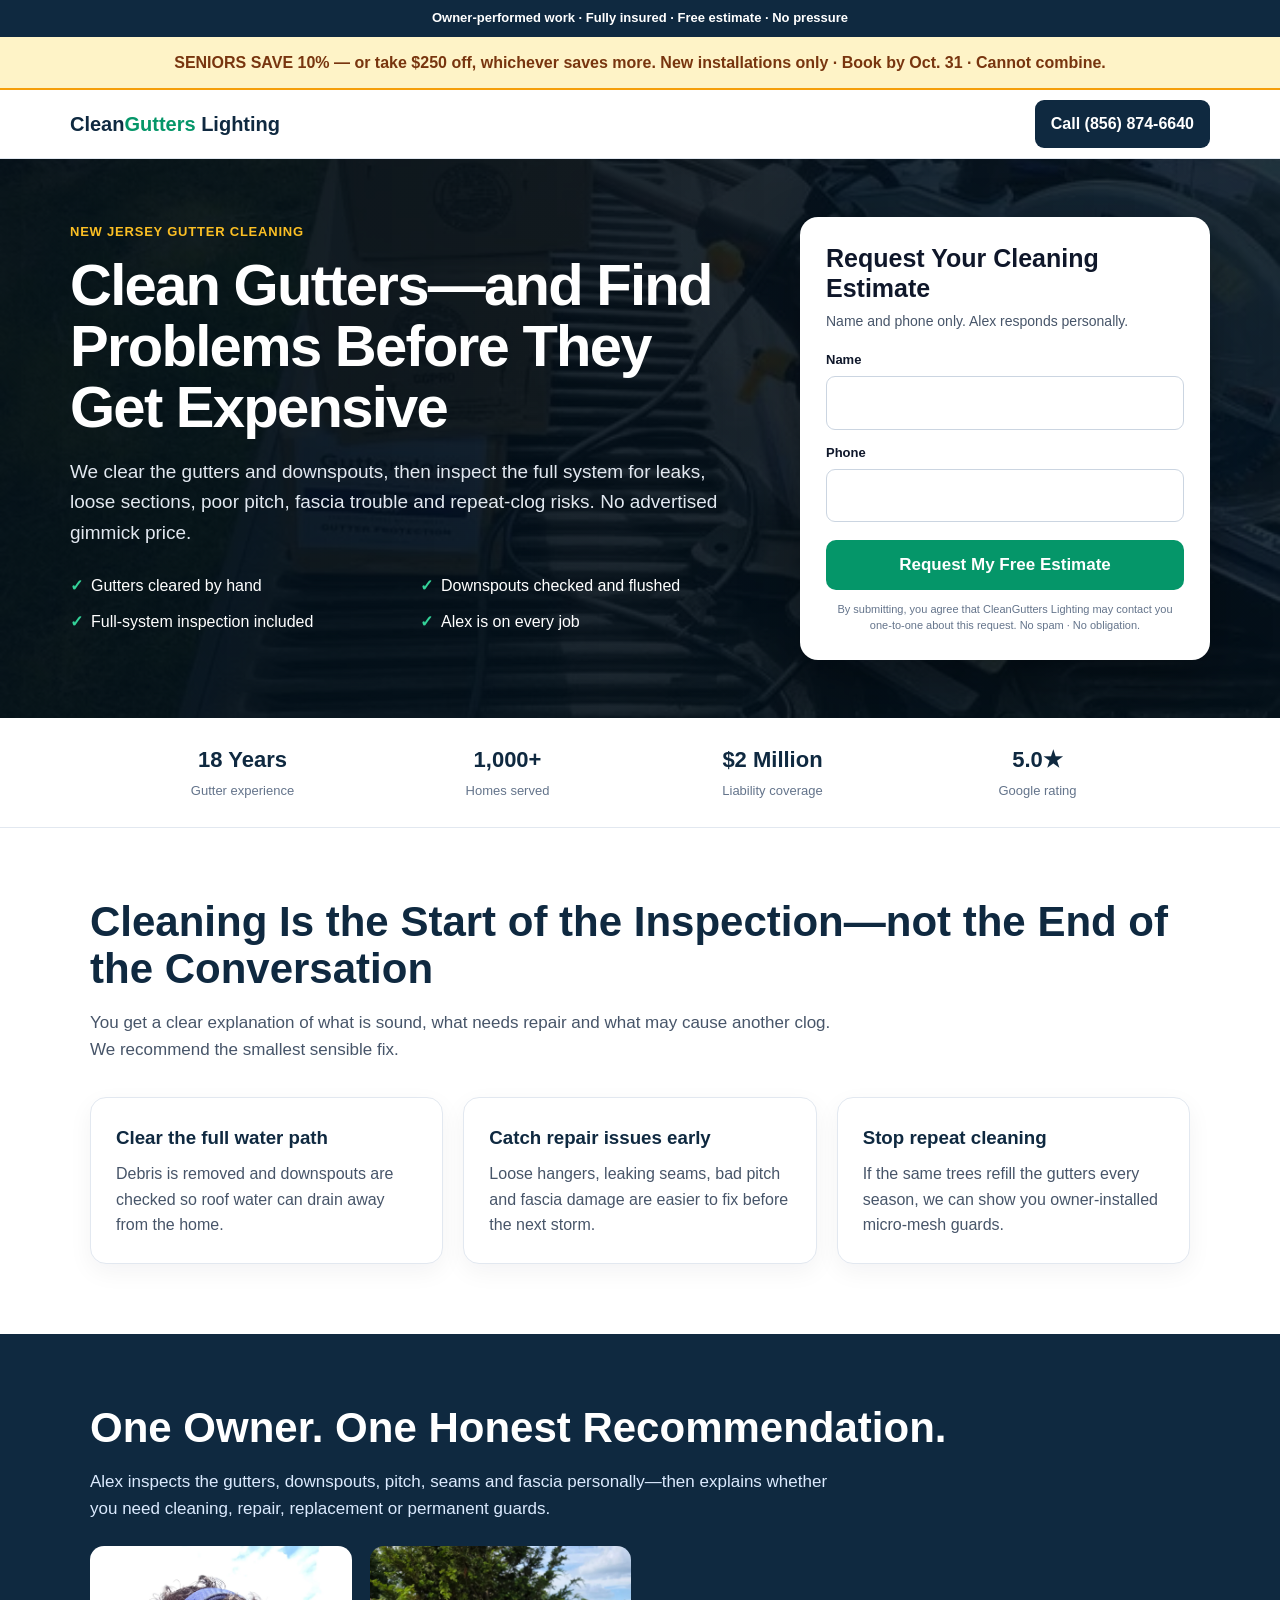
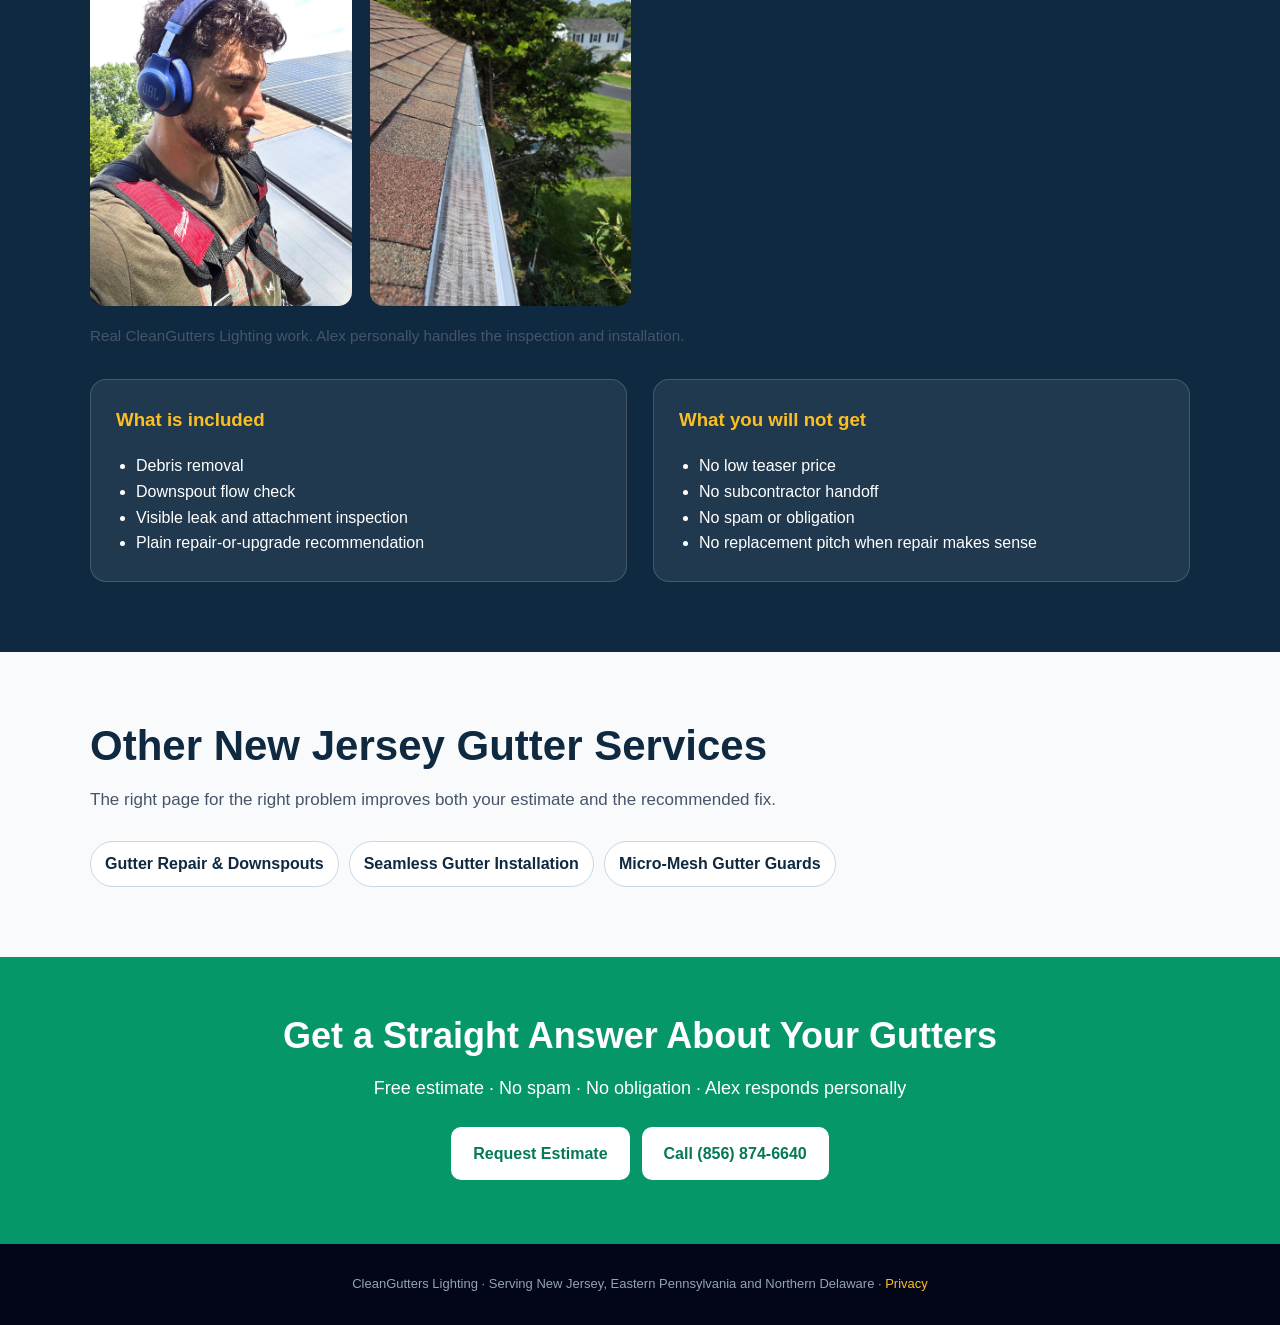
==== commit 349dfcf0: "Show senior installation savings on NJ service pages" ====
--- a/gutter-cleaning/index.html
+++ b/gutter-cleaning/index.html
@@ -1 +1 @@
-<!doctype html><html lang="en"><head><meta charset="utf-8"><meta name="viewport" content="width=device-width,initial-scale=1"><title>New Jersey Gutter Cleaning & Inspection | CleanGutters Lighting</title><meta name="description" content="Professional gutter cleaning and a full gutter-system inspection across New Jersey. Owner-performed work, no teaser price and a free estimate."><meta name="robots" content="noindex, follow"><link rel="canonical" href="https://cleangutters-nj.com/gutter-cleaning/"><link rel="stylesheet" href="/service-page.css"></head><body data-service="gutter-cleaning"><div class="bar">Owner-performed work · Fully insured · Free estimate · No pressure</div><header class="header"><div class="header-inner"><a class="brand" href="/">Clean<span>Gutters</span> Lighting</a><a class="phone" href="tel:+18568746640">Call (856) 874-6640</a></div></header><main><section class="hero"><div class="hero-inner"><div><span class="eyebrow">New Jersey Gutter Cleaning</span><h1>Clean Gutters—and Find Problems Before They Get Expensive</h1><p class="lead">We clear the gutters and downspouts, then inspect the full system for leaks, loose sections, poor pitch, fascia trouble and repeat-clog risks. No advertised gimmick price.</p><ul class="checks"><li>Gutters cleared by hand</li><li>Downspouts checked and flushed</li><li>Full-system inspection included</li><li>Alex is on every job</li></ul></div><form class="form-card" data-lead-form data-service="Gutter Cleaning & Inspection"><h2>Request Your Cleaning Estimate</h2><p class="sub">Name and phone only. Alex responds personally.</p><div class="field"><label for="name">Name</label><input id="name" name="name" autocomplete="name" required></div><div class="field"><label for="phone">Phone</label><input id="phone" name="phone" type="tel" autocomplete="tel" required></div><button class="submit" type="submit">Request My Free Estimate</button><p class="status" role="status"></p><p class="fine">By submitting, you agree that CleanGutters Lighting may contact you one-to-one about this request. No spam · No obligation.</p></form></div></section><section class="trust"><div class="trust-inner"><div><strong>18 Years</strong><span>Gutter experience</span></div><div><strong>1,000+</strong><span>Homes served</span></div><div><strong>$2 Million</strong><span>Liability coverage</span></div><div><strong>5.0★</strong><span>Google rating</span></div></div></section><section class="section"><div class="inner"><h2>Cleaning Is the Start of the Inspection—not the End of the Conversation</h2><p class="section-intro">You get a clear explanation of what is sound, what needs repair and what may cause another clog. We recommend the smallest sensible fix.</p><div class="cards"><article class="card"><h3>Clear the full water path</h3><p>Debris is removed and downspouts are checked so roof water can drain away from the home.</p></article><article class="card"><h3>Catch repair issues early</h3><p>Loose hangers, leaking seams, bad pitch and fascia damage are easier to fix before the next storm.</p></article><article class="card"><h3>Stop repeat cleaning</h3><p>If the same trees refill the gutters every season, we can show you owner-installed micro-mesh guards.</p></article></div></div></section><section class="section proof"><div class="inner"><h2>One Owner. One Honest Recommendation.</h2><p class="section-intro">Alex inspects the gutters, downspouts, pitch, seams and fascia personally—then explains whether you need cleaning, repair, replacement or permanent guards.</p><figure style="margin:24px 0 28px;display:grid;grid-template-columns:repeat(auto-fit,minmax(240px,1fr));gap:18px;align-items:stretch"><picture><source srcset="/images/alex-owner-installing-gutter-guards-upright.webp" type="image/webp"><img src="/images/alex-owner-installing-gutter-guards-upright.jpg" alt="Alex, owner of CleanGutters Lighting, personally working on a local roof" loading="lazy" width="768" height="1024" style="width:100%;height:360px;object-fit:cover;border-radius:14px"></picture><picture><source srcset="/images/gutter-guard-micro-mesh-installed-upright.webp" type="image/webp"><img src="/images/gutter-guard-micro-mesh-installed-upright.jpg" alt="Stainless-steel micro-mesh gutter protection installed on a local home" loading="lazy" width="768" height="1024" style="width:100%;height:360px;object-fit:cover;border-radius:14px"></picture><figcaption style="grid-column:1/-1;color:#475569;font-size:.95rem">Real CleanGutters Lighting work. Alex personally handles the inspection and installation.</figcaption></figure><div class="proof-grid"><div class="proof-box"><h3>What is included</h3><ul><li>Debris removal</li><li>Downspout flow check</li><li>Visible leak and attachment inspection</li><li>Plain repair-or-upgrade recommendation</li></ul></div><div class="proof-box"><h3>What you will not get</h3><ul><li>No low teaser price</li><li>No subcontractor handoff</li><li>No spam or obligation</li><li>No replacement pitch when repair makes sense</li></ul></div></div></div></section><section class="section alt"><div class="inner"><h2>Other New Jersey Gutter Services</h2><p class="section-intro">The right page for the right problem improves both your estimate and the recommended fix.</p><div class="service-links"><a href="/gutter-repair/">Gutter Repair & Downspouts</a><a href="/gutter-installation/">Seamless Gutter Installation</a><a href="/">Micro-Mesh Gutter Guards</a></div></div></section><section class="cta"><h2>Get a Straight Answer About Your Gutters</h2><p>Free estimate · No spam · No obligation · Alex responds personally</p><a href="#top" onclick="document.querySelector('form').scrollIntoView()">Request Estimate</a><a href="tel:+18568746640">Call (856) 874-6640</a></section></main><footer class="footer">CleanGutters Lighting · Serving New Jersey, Eastern Pennsylvania and Northern Delaware · <a href="/privacy.html">Privacy</a></footer><div class="mobile"><a href="tel:+18568746640">Call Now</a><a href="#" onclick="document.querySelector('form').scrollIntoView();return false">Free Estimate</a></div><script src="/service-page.js" defer></script></body></html>+<!doctype html><html lang="en"><head><meta charset="utf-8"><meta name="viewport" content="width=device-width,initial-scale=1"><title>New Jersey Gutter Cleaning & Inspection | CleanGutters Lighting</title><meta name="description" content="Professional gutter cleaning and a full gutter-system inspection across New Jersey. Owner-performed work, no teaser price and a free estimate."><meta name="robots" content="noindex, follow"><link rel="canonical" href="https://cleangutters-nj.com/gutter-cleaning/"><link rel="stylesheet" href="/service-page.css"></head><body data-service="gutter-cleaning"><div class="bar">Owner-performed work · Fully insured · Free estimate · No pressure</div><div style="background:#fef3c7;color:#78350f;text-align:center;padding:13px 16px;font-weight:900;font-size:1rem;border-bottom:2px solid #f59e0b">SENIORS SAVE 10% — or take $250 off, whichever saves more. New installations only · Book by Oct. 31 · Cannot combine.</div><header class="header"><div class="header-inner"><a class="brand" href="/">Clean<span>Gutters</span> Lighting</a><a class="phone" href="tel:+18568746640">Call (856) 874-6640</a></div></header><main><section class="hero"><div class="hero-inner"><div><span class="eyebrow">New Jersey Gutter Cleaning</span><h1>Clean Gutters—and Find Problems Before They Get Expensive</h1><p class="lead">We clear the gutters and downspouts, then inspect the full system for leaks, loose sections, poor pitch, fascia trouble and repeat-clog risks. No advertised gimmick price.</p><ul class="checks"><li>Gutters cleared by hand</li><li>Downspouts checked and flushed</li><li>Full-system inspection included</li><li>Alex is on every job</li></ul></div><form class="form-card" data-lead-form data-service="Gutter Cleaning & Inspection"><h2>Request Your Cleaning Estimate</h2><p class="sub">Name and phone only. Alex responds personally.</p><div class="field"><label for="name">Name</label><input id="name" name="name" autocomplete="name" required></div><div class="field"><label for="phone">Phone</label><input id="phone" name="phone" type="tel" autocomplete="tel" required></div><button class="submit" type="submit">Request My Free Estimate</button><p class="status" role="status"></p><p class="fine">By submitting, you agree that CleanGutters Lighting may contact you one-to-one about this request. No spam · No obligation.</p></form></div></section><section class="trust"><div class="trust-inner"><div><strong>18 Years</strong><span>Gutter experience</span></div><div><strong>1,000+</strong><span>Homes served</span></div><div><strong>$2 Million</strong><span>Liability coverage</span></div><div><strong>5.0★</strong><span>Google rating</span></div></div></section><section class="section"><div class="inner"><h2>Cleaning Is the Start of the Inspection—not the End of the Conversation</h2><p class="section-intro">You get a clear explanation of what is sound, what needs repair and what may cause another clog. We recommend the smallest sensible fix.</p><div class="cards"><article class="card"><h3>Clear the full water path</h3><p>Debris is removed and downspouts are checked so roof water can drain away from the home.</p></article><article class="card"><h3>Catch repair issues early</h3><p>Loose hangers, leaking seams, bad pitch and fascia damage are easier to fix before the next storm.</p></article><article class="card"><h3>Stop repeat cleaning</h3><p>If the same trees refill the gutters every season, we can show you owner-installed micro-mesh guards.</p></article></div></div></section><section class="section proof"><div class="inner"><h2>One Owner. One Honest Recommendation.</h2><p class="section-intro">Alex inspects the gutters, downspouts, pitch, seams and fascia personally—then explains whether you need cleaning, repair, replacement or permanent guards.</p><figure style="margin:24px 0 28px;display:grid;grid-template-columns:repeat(auto-fit,minmax(240px,1fr));gap:18px;align-items:stretch"><picture><source srcset="/images/alex-owner-installing-gutter-guards-upright.webp" type="image/webp"><img src="/images/alex-owner-installing-gutter-guards-upright.jpg" alt="Alex, owner of CleanGutters Lighting, personally working on a local roof" loading="lazy" width="768" height="1024" style="width:100%;height:360px;object-fit:cover;border-radius:14px"></picture><picture><source srcset="/images/gutter-guard-micro-mesh-installed-upright.webp" type="image/webp"><img src="/images/gutter-guard-micro-mesh-installed-upright.jpg" alt="Stainless-steel micro-mesh gutter protection installed on a local home" loading="lazy" width="768" height="1024" style="width:100%;height:360px;object-fit:cover;border-radius:14px"></picture><figcaption style="grid-column:1/-1;color:#475569;font-size:.95rem">Real CleanGutters Lighting work. Alex personally handles the inspection and installation.</figcaption></figure><div class="proof-grid"><div class="proof-box"><h3>What is included</h3><ul><li>Debris removal</li><li>Downspout flow check</li><li>Visible leak and attachment inspection</li><li>Plain repair-or-upgrade recommendation</li></ul></div><div class="proof-box"><h3>What you will not get</h3><ul><li>No low teaser price</li><li>No subcontractor handoff</li><li>No spam or obligation</li><li>No replacement pitch when repair makes sense</li></ul></div></div></div></section><section class="section alt"><div class="inner"><h2>Other New Jersey Gutter Services</h2><p class="section-intro">The right page for the right problem improves both your estimate and the recommended fix.</p><div class="service-links"><a href="/gutter-repair/">Gutter Repair & Downspouts</a><a href="/gutter-installation/">Seamless Gutter Installation</a><a href="/">Micro-Mesh Gutter Guards</a></div></div></section><section class="cta"><h2>Get a Straight Answer About Your Gutters</h2><p>Free estimate · No spam · No obligation · Alex responds personally</p><a href="#top" onclick="document.querySelector('form').scrollIntoView()">Request Estimate</a><a href="tel:+18568746640">Call (856) 874-6640</a></section></main><footer class="footer">CleanGutters Lighting · Serving New Jersey, Eastern Pennsylvania and Northern Delaware · <a href="/privacy.html">Privacy</a></footer><div class="mobile"><a href="tel:+18568746640">Call Now</a><a href="#" onclick="document.querySelector('form').scrollIntoView();return false">Free Estimate</a></div><script src="/service-page.js" defer></script></body></html>
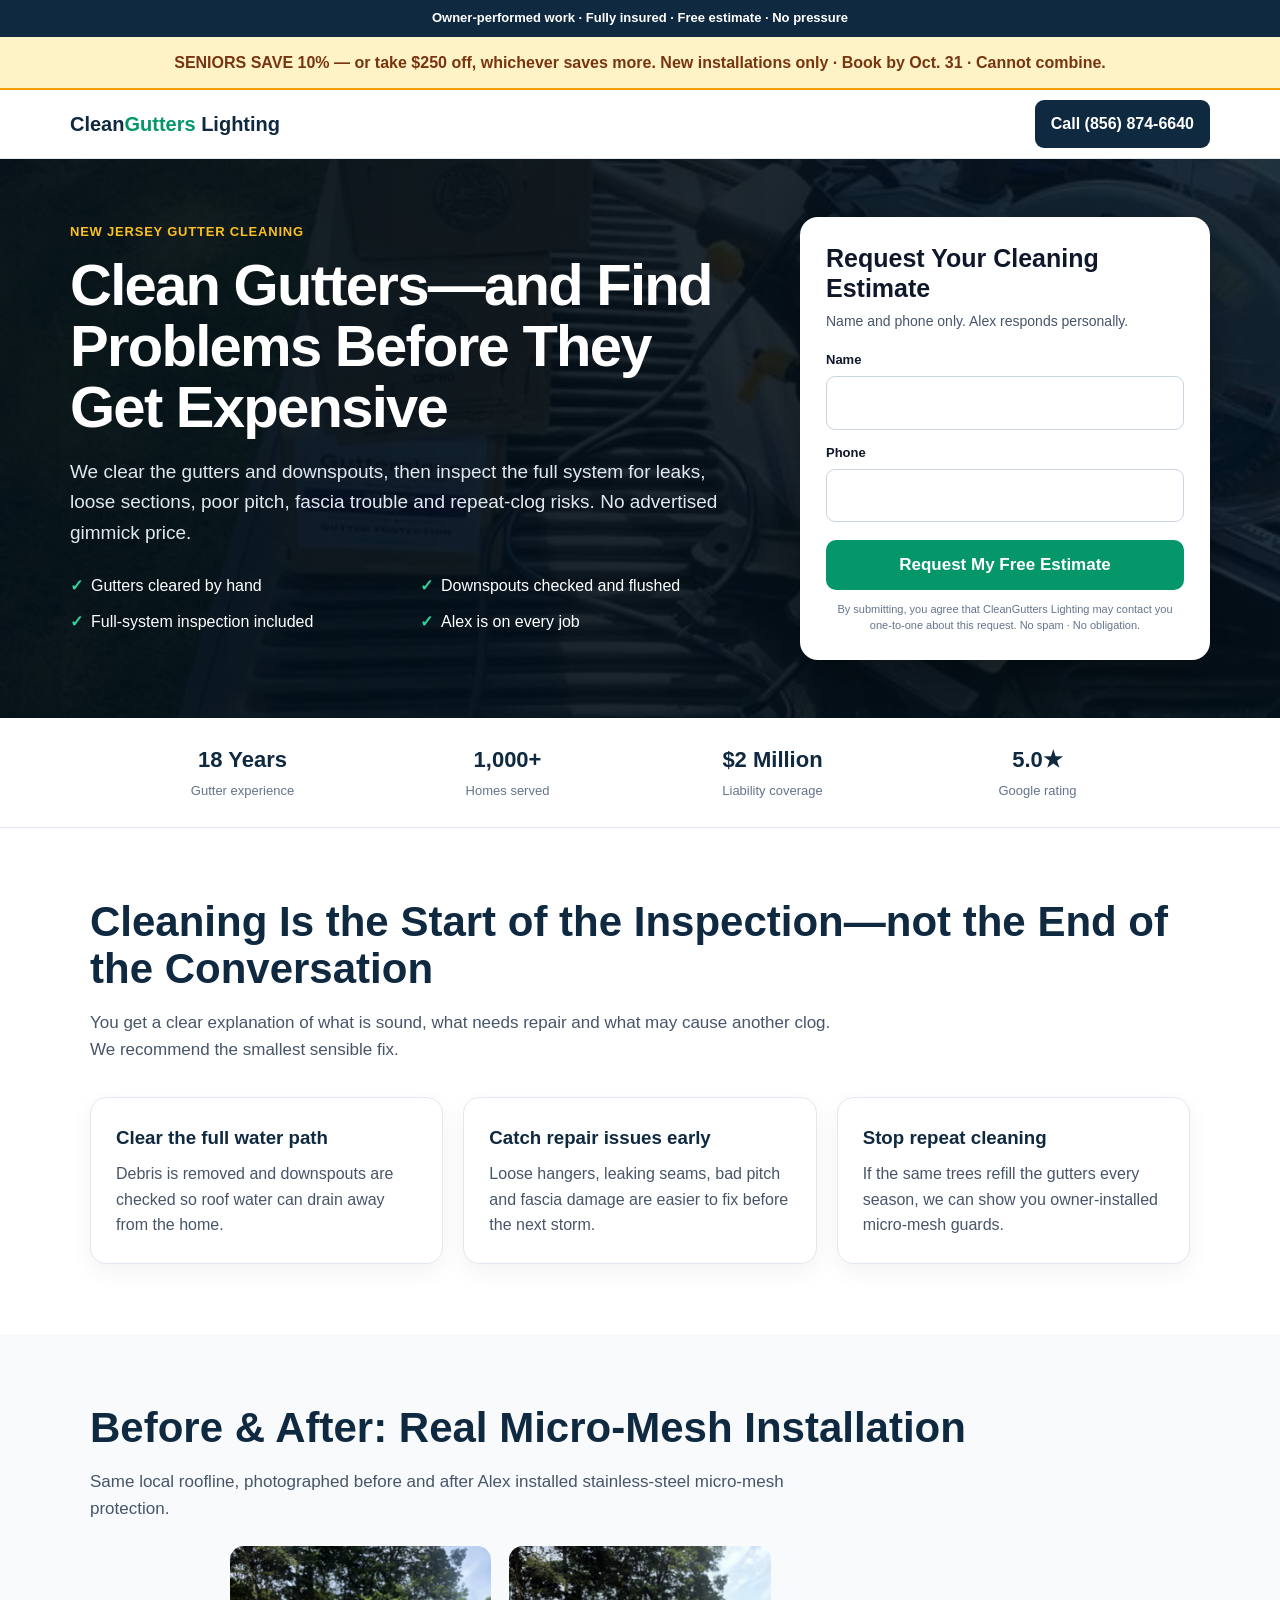
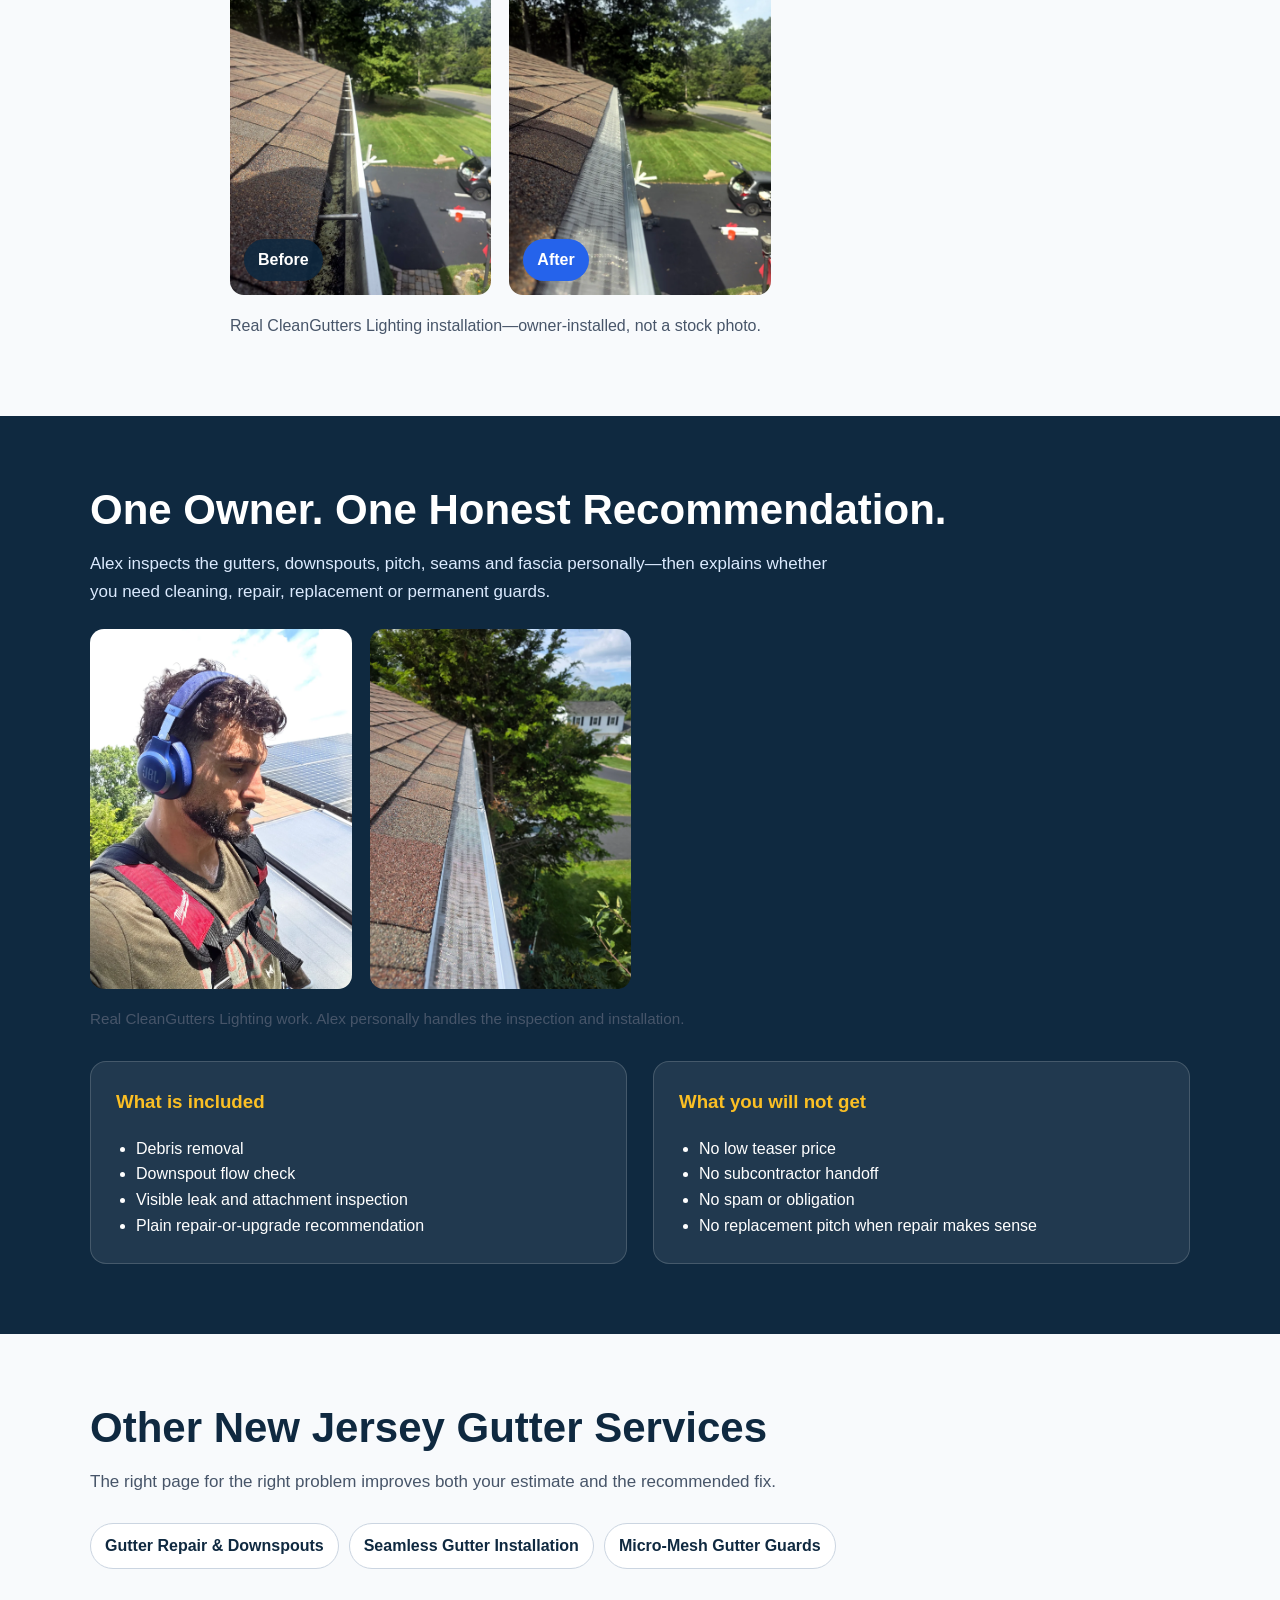
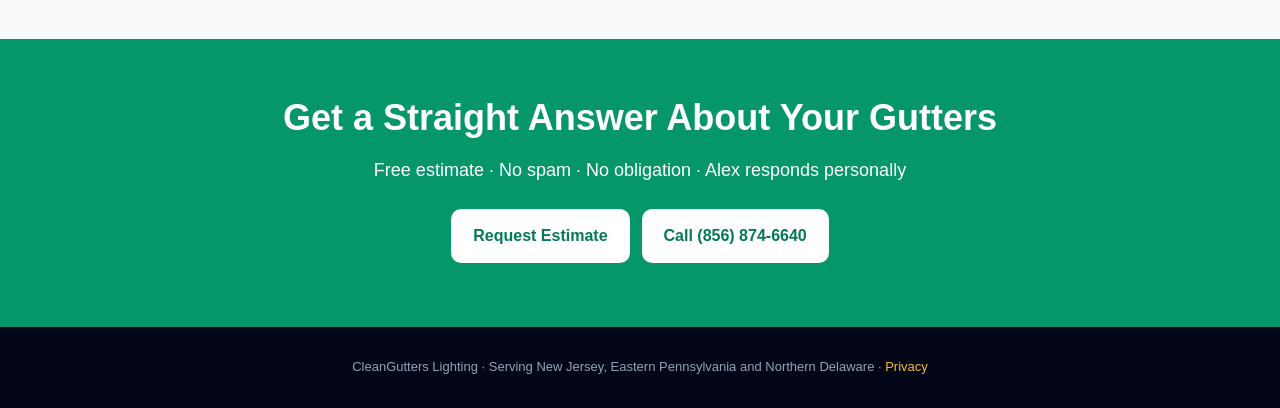
==== commit f9a44f75: "Add real gutter guard before and after sections" ====
--- a/gutter-cleaning/index.html
+++ b/gutter-cleaning/index.html
@@ -1 +1 @@
-<!doctype html><html lang="en"><head><meta charset="utf-8"><meta name="viewport" content="width=device-width,initial-scale=1"><title>New Jersey Gutter Cleaning & Inspection | CleanGutters Lighting</title><meta name="description" content="Professional gutter cleaning and a full gutter-system inspection across New Jersey. Owner-performed work, no teaser price and a free estimate."><meta name="robots" content="noindex, follow"><link rel="canonical" href="https://cleangutters-nj.com/gutter-cleaning/"><link rel="stylesheet" href="/service-page.css"></head><body data-service="gutter-cleaning"><div class="bar">Owner-performed work · Fully insured · Free estimate · No pressure</div><div style="background:#fef3c7;color:#78350f;text-align:center;padding:13px 16px;font-weight:900;font-size:1rem;border-bottom:2px solid #f59e0b">SENIORS SAVE 10% — or take $250 off, whichever saves more. New installations only · Book by Oct. 31 · Cannot combine.</div><header class="header"><div class="header-inner"><a class="brand" href="/">Clean<span>Gutters</span> Lighting</a><a class="phone" href="tel:+18568746640">Call (856) 874-6640</a></div></header><main><section class="hero"><div class="hero-inner"><div><span class="eyebrow">New Jersey Gutter Cleaning</span><h1>Clean Gutters—and Find Problems Before They Get Expensive</h1><p class="lead">We clear the gutters and downspouts, then inspect the full system for leaks, loose sections, poor pitch, fascia trouble and repeat-clog risks. No advertised gimmick price.</p><ul class="checks"><li>Gutters cleared by hand</li><li>Downspouts checked and flushed</li><li>Full-system inspection included</li><li>Alex is on every job</li></ul></div><form class="form-card" data-lead-form data-service="Gutter Cleaning & Inspection"><h2>Request Your Cleaning Estimate</h2><p class="sub">Name and phone only. Alex responds personally.</p><div class="field"><label for="name">Name</label><input id="name" name="name" autocomplete="name" required></div><div class="field"><label for="phone">Phone</label><input id="phone" name="phone" type="tel" autocomplete="tel" required></div><button class="submit" type="submit">Request My Free Estimate</button><p class="status" role="status"></p><p class="fine">By submitting, you agree that CleanGutters Lighting may contact you one-to-one about this request. No spam · No obligation.</p></form></div></section><section class="trust"><div class="trust-inner"><div><strong>18 Years</strong><span>Gutter experience</span></div><div><strong>1,000+</strong><span>Homes served</span></div><div><strong>$2 Million</strong><span>Liability coverage</span></div><div><strong>5.0★</strong><span>Google rating</span></div></div></section><section class="section"><div class="inner"><h2>Cleaning Is the Start of the Inspection—not the End of the Conversation</h2><p class="section-intro">You get a clear explanation of what is sound, what needs repair and what may cause another clog. We recommend the smallest sensible fix.</p><div class="cards"><article class="card"><h3>Clear the full water path</h3><p>Debris is removed and downspouts are checked so roof water can drain away from the home.</p></article><article class="card"><h3>Catch repair issues early</h3><p>Loose hangers, leaking seams, bad pitch and fascia damage are easier to fix before the next storm.</p></article><article class="card"><h3>Stop repeat cleaning</h3><p>If the same trees refill the gutters every season, we can show you owner-installed micro-mesh guards.</p></article></div></div></section><section class="section proof"><div class="inner"><h2>One Owner. One Honest Recommendation.</h2><p class="section-intro">Alex inspects the gutters, downspouts, pitch, seams and fascia personally—then explains whether you need cleaning, repair, replacement or permanent guards.</p><figure style="margin:24px 0 28px;display:grid;grid-template-columns:repeat(auto-fit,minmax(240px,1fr));gap:18px;align-items:stretch"><picture><source srcset="/images/alex-owner-installing-gutter-guards-upright.webp" type="image/webp"><img src="/images/alex-owner-installing-gutter-guards-upright.jpg" alt="Alex, owner of CleanGutters Lighting, personally working on a local roof" loading="lazy" width="768" height="1024" style="width:100%;height:360px;object-fit:cover;border-radius:14px"></picture><picture><source srcset="/images/gutter-guard-micro-mesh-installed-upright.webp" type="image/webp"><img src="/images/gutter-guard-micro-mesh-installed-upright.jpg" alt="Stainless-steel micro-mesh gutter protection installed on a local home" loading="lazy" width="768" height="1024" style="width:100%;height:360px;object-fit:cover;border-radius:14px"></picture><figcaption style="grid-column:1/-1;color:#475569;font-size:.95rem">Real CleanGutters Lighting work. Alex personally handles the inspection and installation.</figcaption></figure><div class="proof-grid"><div class="proof-box"><h3>What is included</h3><ul><li>Debris removal</li><li>Downspout flow check</li><li>Visible leak and attachment inspection</li><li>Plain repair-or-upgrade recommendation</li></ul></div><div class="proof-box"><h3>What you will not get</h3><ul><li>No low teaser price</li><li>No subcontractor handoff</li><li>No spam or obligation</li><li>No replacement pitch when repair makes sense</li></ul></div></div></div></section><section class="section alt"><div class="inner"><h2>Other New Jersey Gutter Services</h2><p class="section-intro">The right page for the right problem improves both your estimate and the recommended fix.</p><div class="service-links"><a href="/gutter-repair/">Gutter Repair & Downspouts</a><a href="/gutter-installation/">Seamless Gutter Installation</a><a href="/">Micro-Mesh Gutter Guards</a></div></div></section><section class="cta"><h2>Get a Straight Answer About Your Gutters</h2><p>Free estimate · No spam · No obligation · Alex responds personally</p><a href="#top" onclick="document.querySelector('form').scrollIntoView()">Request Estimate</a><a href="tel:+18568746640">Call (856) 874-6640</a></section></main><footer class="footer">CleanGutters Lighting · Serving New Jersey, Eastern Pennsylvania and Northern Delaware · <a href="/privacy.html">Privacy</a></footer><div class="mobile"><a href="tel:+18568746640">Call Now</a><a href="#" onclick="document.querySelector('form').scrollIntoView();return false">Free Estimate</a></div><script src="/service-page.js" defer></script></body></html>+<!doctype html><html lang="en"><head><meta charset="utf-8"><meta name="viewport" content="width=device-width,initial-scale=1"><title>New Jersey Gutter Cleaning & Inspection | CleanGutters Lighting</title><meta name="description" content="Professional gutter cleaning and a full gutter-system inspection across New Jersey. Owner-performed work, no teaser price and a free estimate."><meta name="robots" content="noindex, follow"><link rel="canonical" href="https://cleangutters-nj.com/gutter-cleaning/"><link rel="stylesheet" href="/service-page.css"></head><body data-service="gutter-cleaning"><div class="bar">Owner-performed work · Fully insured · Free estimate · No pressure</div><div style="background:#fef3c7;color:#78350f;text-align:center;padding:13px 16px;font-weight:900;font-size:1rem;border-bottom:2px solid #f59e0b">SENIORS SAVE 10% — or take $250 off, whichever saves more. New installations only · Book by Oct. 31 · Cannot combine.</div><header class="header"><div class="header-inner"><a class="brand" href="/">Clean<span>Gutters</span> Lighting</a><a class="phone" href="tel:+18568746640">Call (856) 874-6640</a></div></header><main><section class="hero"><div class="hero-inner"><div><span class="eyebrow">New Jersey Gutter Cleaning</span><h1>Clean Gutters—and Find Problems Before They Get Expensive</h1><p class="lead">We clear the gutters and downspouts, then inspect the full system for leaks, loose sections, poor pitch, fascia trouble and repeat-clog risks. No advertised gimmick price.</p><ul class="checks"><li>Gutters cleared by hand</li><li>Downspouts checked and flushed</li><li>Full-system inspection included</li><li>Alex is on every job</li></ul></div><form class="form-card" data-lead-form data-service="Gutter Cleaning & Inspection"><h2>Request Your Cleaning Estimate</h2><p class="sub">Name and phone only. Alex responds personally.</p><div class="field"><label for="name">Name</label><input id="name" name="name" autocomplete="name" required></div><div class="field"><label for="phone">Phone</label><input id="phone" name="phone" type="tel" autocomplete="tel" required></div><button class="submit" type="submit">Request My Free Estimate</button><p class="status" role="status"></p><p class="fine">By submitting, you agree that CleanGutters Lighting may contact you one-to-one about this request. No spam · No obligation.</p></form></div></section><section class="trust"><div class="trust-inner"><div><strong>18 Years</strong><span>Gutter experience</span></div><div><strong>1,000+</strong><span>Homes served</span></div><div><strong>$2 Million</strong><span>Liability coverage</span></div><div><strong>5.0★</strong><span>Google rating</span></div></div></section><section class="section"><div class="inner"><h2>Cleaning Is the Start of the Inspection—not the End of the Conversation</h2><p class="section-intro">You get a clear explanation of what is sound, what needs repair and what may cause another clog. We recommend the smallest sensible fix.</p><div class="cards"><article class="card"><h3>Clear the full water path</h3><p>Debris is removed and downspouts are checked so roof water can drain away from the home.</p></article><article class="card"><h3>Catch repair issues early</h3><p>Loose hangers, leaking seams, bad pitch and fascia damage are easier to fix before the next storm.</p></article><article class="card"><h3>Stop repeat cleaning</h3><p>If the same trees refill the gutters every season, we can show you owner-installed micro-mesh guards.</p></article></div></div></section><section class="section alt" id="real-guard-before-after"><div class="inner"><h2>Before &amp; After: Real Micro-Mesh Installation</h2><p class="section-intro">Same local roofline, photographed before and after Alex installed stainless-steel micro-mesh protection.</p><figure style="margin:24px auto 8px;display:grid;grid-template-columns:repeat(auto-fit,minmax(240px,1fr));gap:18px;max-width:820px"><div style="position:relative"><picture><source srcset="/images/gutter-guard-before-real-job.webp" type="image/webp"><img src="/images/gutter-guard-before-real-job.jpg" alt="Before gutter guard installation: open gutter on a local home" loading="lazy" width="768" height="1024" style="width:100%;height:auto;border-radius:14px"></picture><strong style="position:absolute;left:14px;bottom:14px;background:rgba(15,41,64,.9);color:#fff;padding:8px 14px;border-radius:999px">Before</strong></div><div style="position:relative"><picture><source srcset="/images/gutter-guard-after-real-job.webp" type="image/webp"><img src="/images/gutter-guard-after-real-job.jpg" alt="After gutter guard installation: micro-mesh fitted to the same roofline" loading="lazy" width="768" height="1024" style="width:100%;height:auto;border-radius:14px"></picture><strong style="position:absolute;left:14px;bottom:14px;background:#2563eb;color:#fff;padding:8px 14px;border-radius:999px">After</strong></div><figcaption style="grid-column:1/-1;color:#475569">Real CleanGutters Lighting installation—owner-installed, not a stock photo.</figcaption></figure></div></section><section class="section proof"><div class="inner"><h2>One Owner. One Honest Recommendation.</h2><p class="section-intro">Alex inspects the gutters, downspouts, pitch, seams and fascia personally—then explains whether you need cleaning, repair, replacement or permanent guards.</p><figure style="margin:24px 0 28px;display:grid;grid-template-columns:repeat(auto-fit,minmax(240px,1fr));gap:18px;align-items:stretch"><picture><source srcset="/images/alex-owner-installing-gutter-guards-upright.webp" type="image/webp"><img src="/images/alex-owner-installing-gutter-guards-upright.jpg" alt="Alex, owner of CleanGutters Lighting, personally working on a local roof" loading="lazy" width="768" height="1024" style="width:100%;height:360px;object-fit:cover;border-radius:14px"></picture><picture><source srcset="/images/gutter-guard-micro-mesh-installed-upright.webp" type="image/webp"><img src="/images/gutter-guard-micro-mesh-installed-upright.jpg" alt="Stainless-steel micro-mesh gutter protection installed on a local home" loading="lazy" width="768" height="1024" style="width:100%;height:360px;object-fit:cover;border-radius:14px"></picture><figcaption style="grid-column:1/-1;color:#475569;font-size:.95rem">Real CleanGutters Lighting work. Alex personally handles the inspection and installation.</figcaption></figure><div class="proof-grid"><div class="proof-box"><h3>What is included</h3><ul><li>Debris removal</li><li>Downspout flow check</li><li>Visible leak and attachment inspection</li><li>Plain repair-or-upgrade recommendation</li></ul></div><div class="proof-box"><h3>What you will not get</h3><ul><li>No low teaser price</li><li>No subcontractor handoff</li><li>No spam or obligation</li><li>No replacement pitch when repair makes sense</li></ul></div></div></div></section><section class="section alt"><div class="inner"><h2>Other New Jersey Gutter Services</h2><p class="section-intro">The right page for the right problem improves both your estimate and the recommended fix.</p><div class="service-links"><a href="/gutter-repair/">Gutter Repair & Downspouts</a><a href="/gutter-installation/">Seamless Gutter Installation</a><a href="/">Micro-Mesh Gutter Guards</a></div></div></section><section class="cta"><h2>Get a Straight Answer About Your Gutters</h2><p>Free estimate · No spam · No obligation · Alex responds personally</p><a href="#top" onclick="document.querySelector('form').scrollIntoView()">Request Estimate</a><a href="tel:+18568746640">Call (856) 874-6640</a></section></main><footer class="footer">CleanGutters Lighting · Serving New Jersey, Eastern Pennsylvania and Northern Delaware · <a href="/privacy.html">Privacy</a></footer><div class="mobile"><a href="tel:+18568746640">Call Now</a><a href="#" onclick="document.querySelector('form').scrollIntoView();return false">Free Estimate</a></div><script src="/service-page.js" defer></script></body></html>
